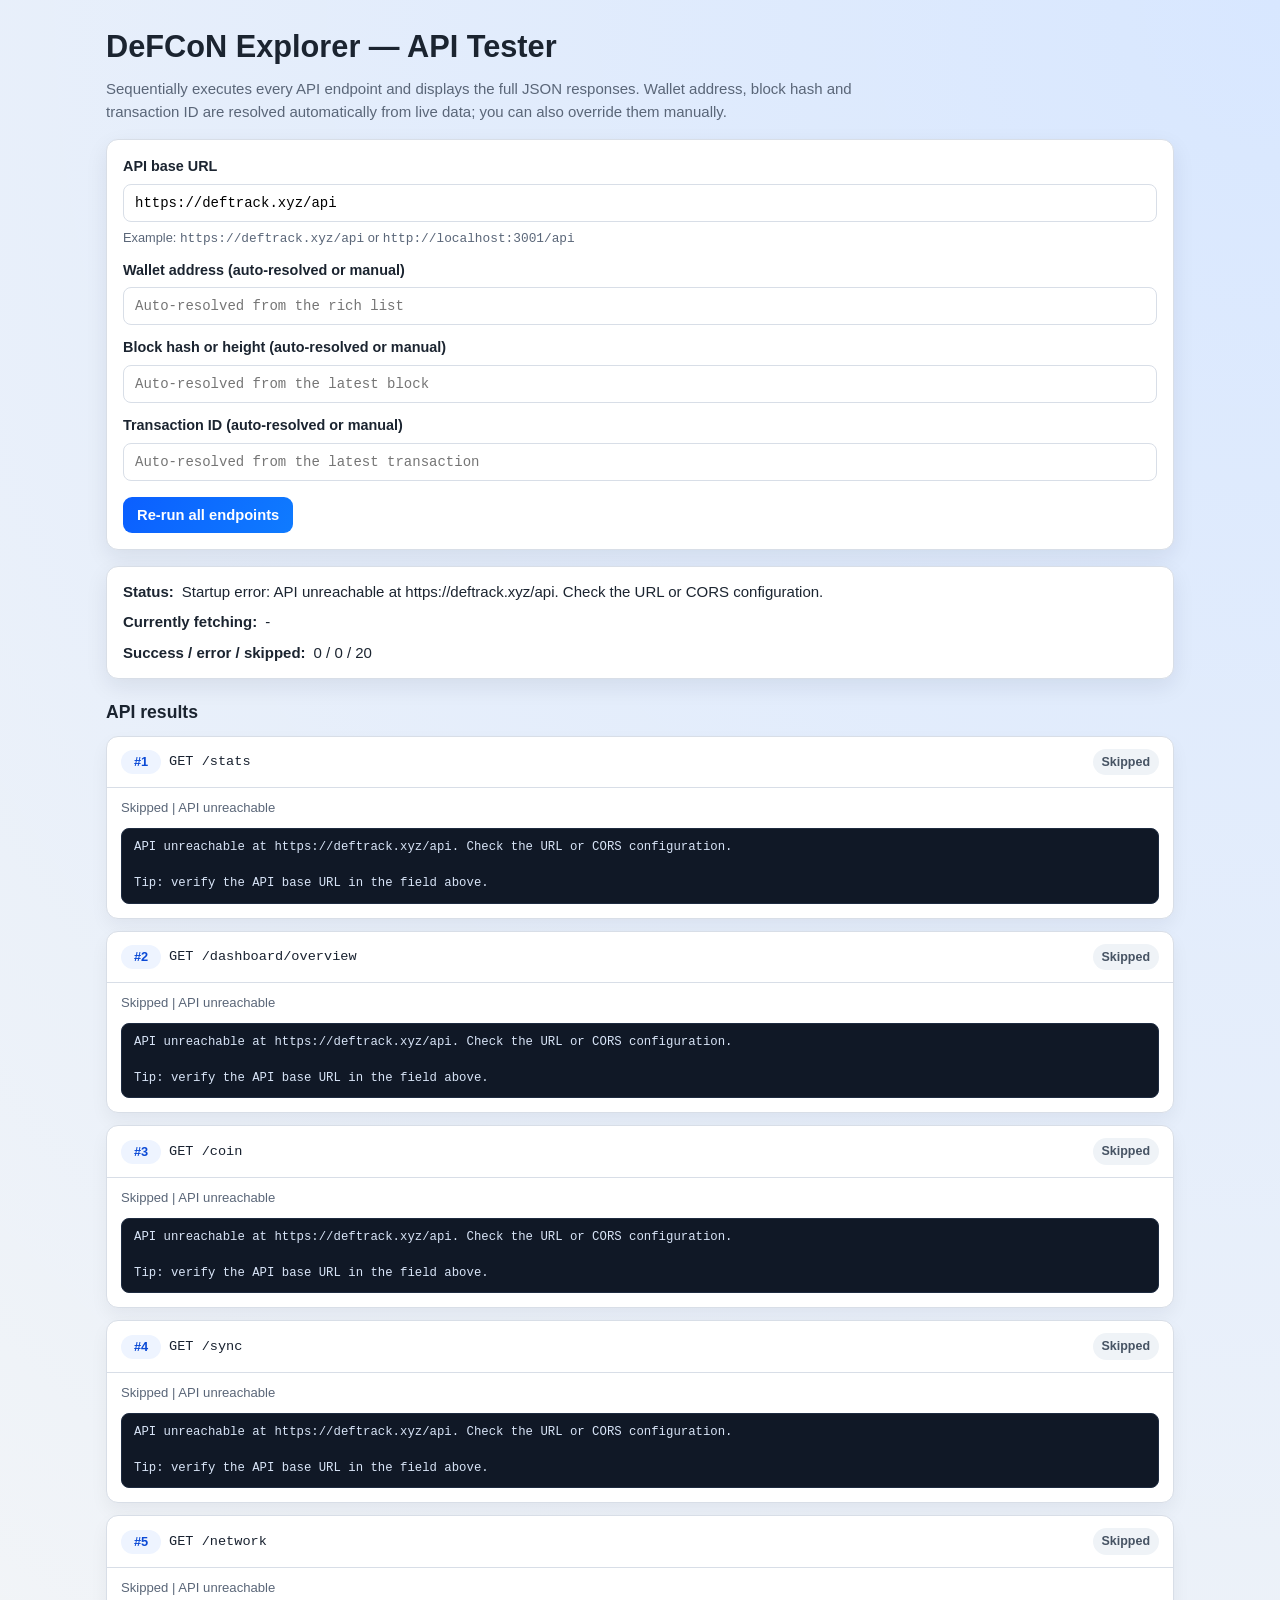
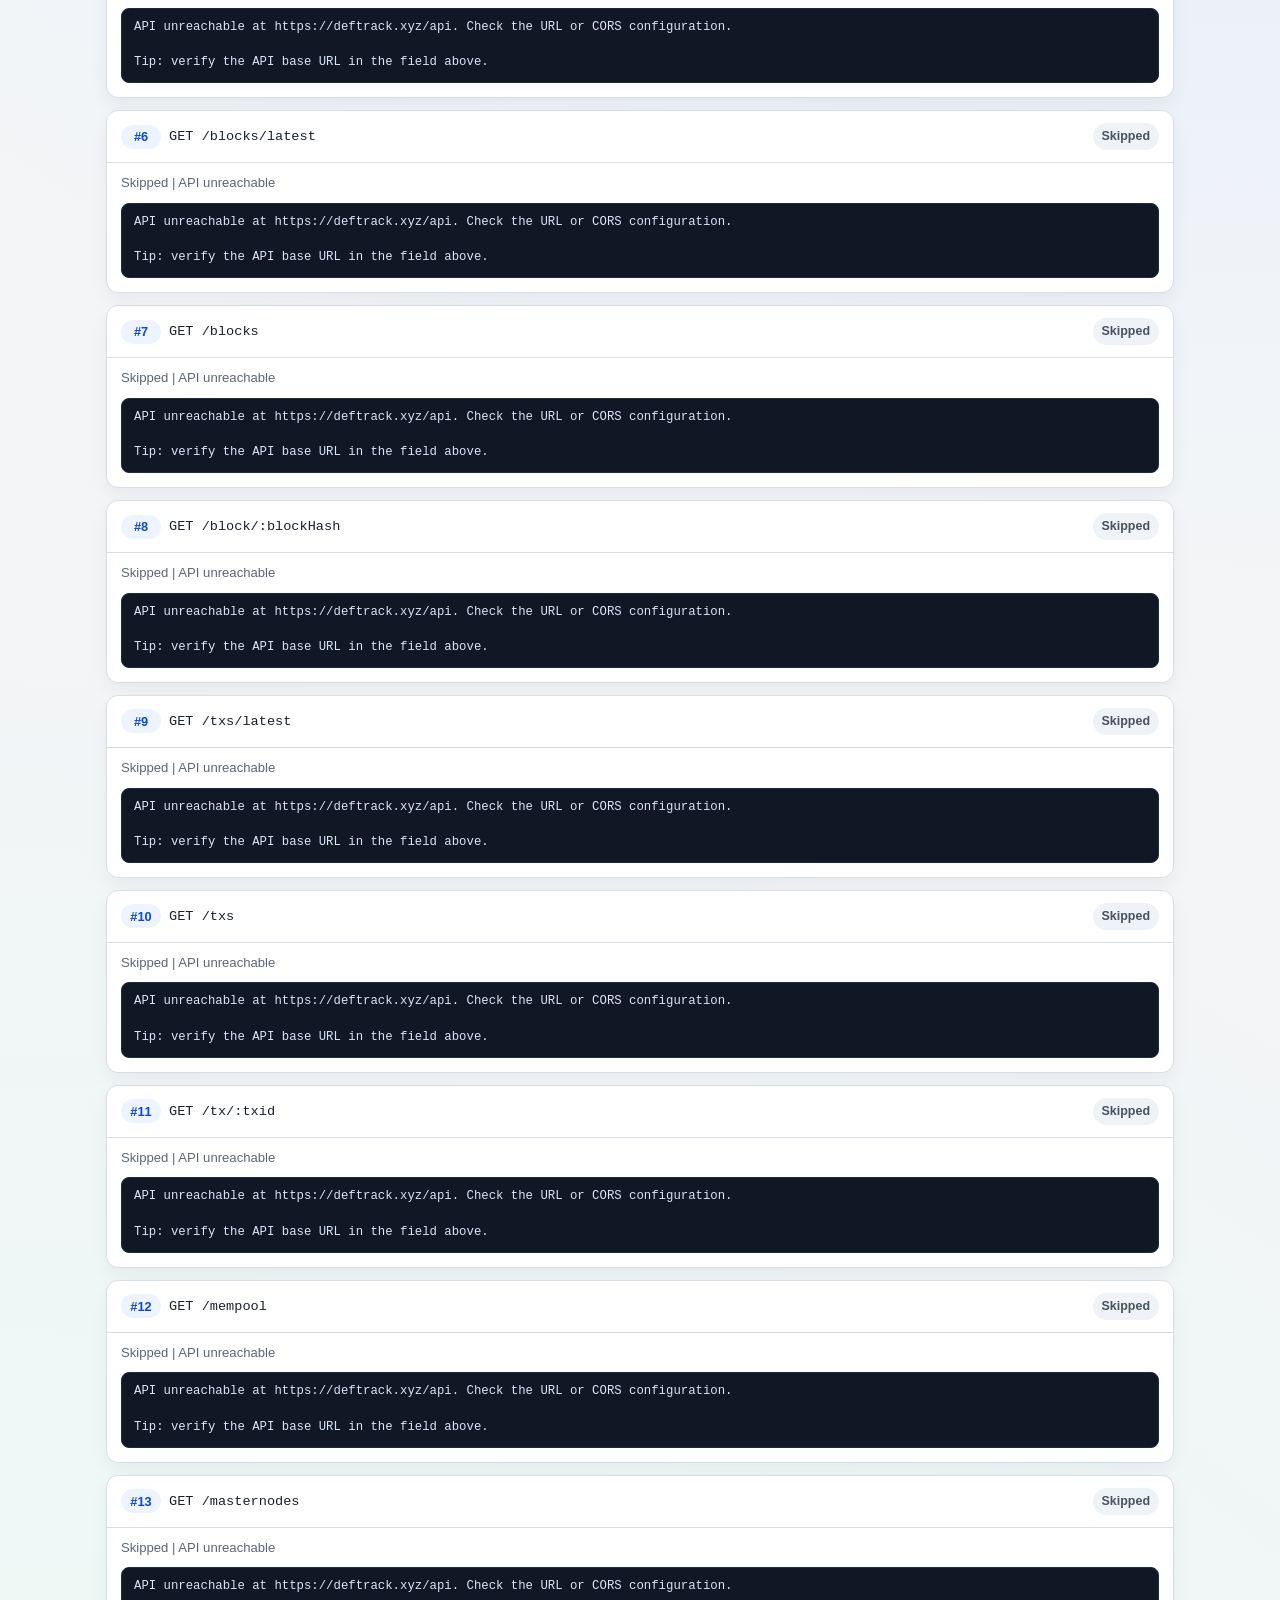
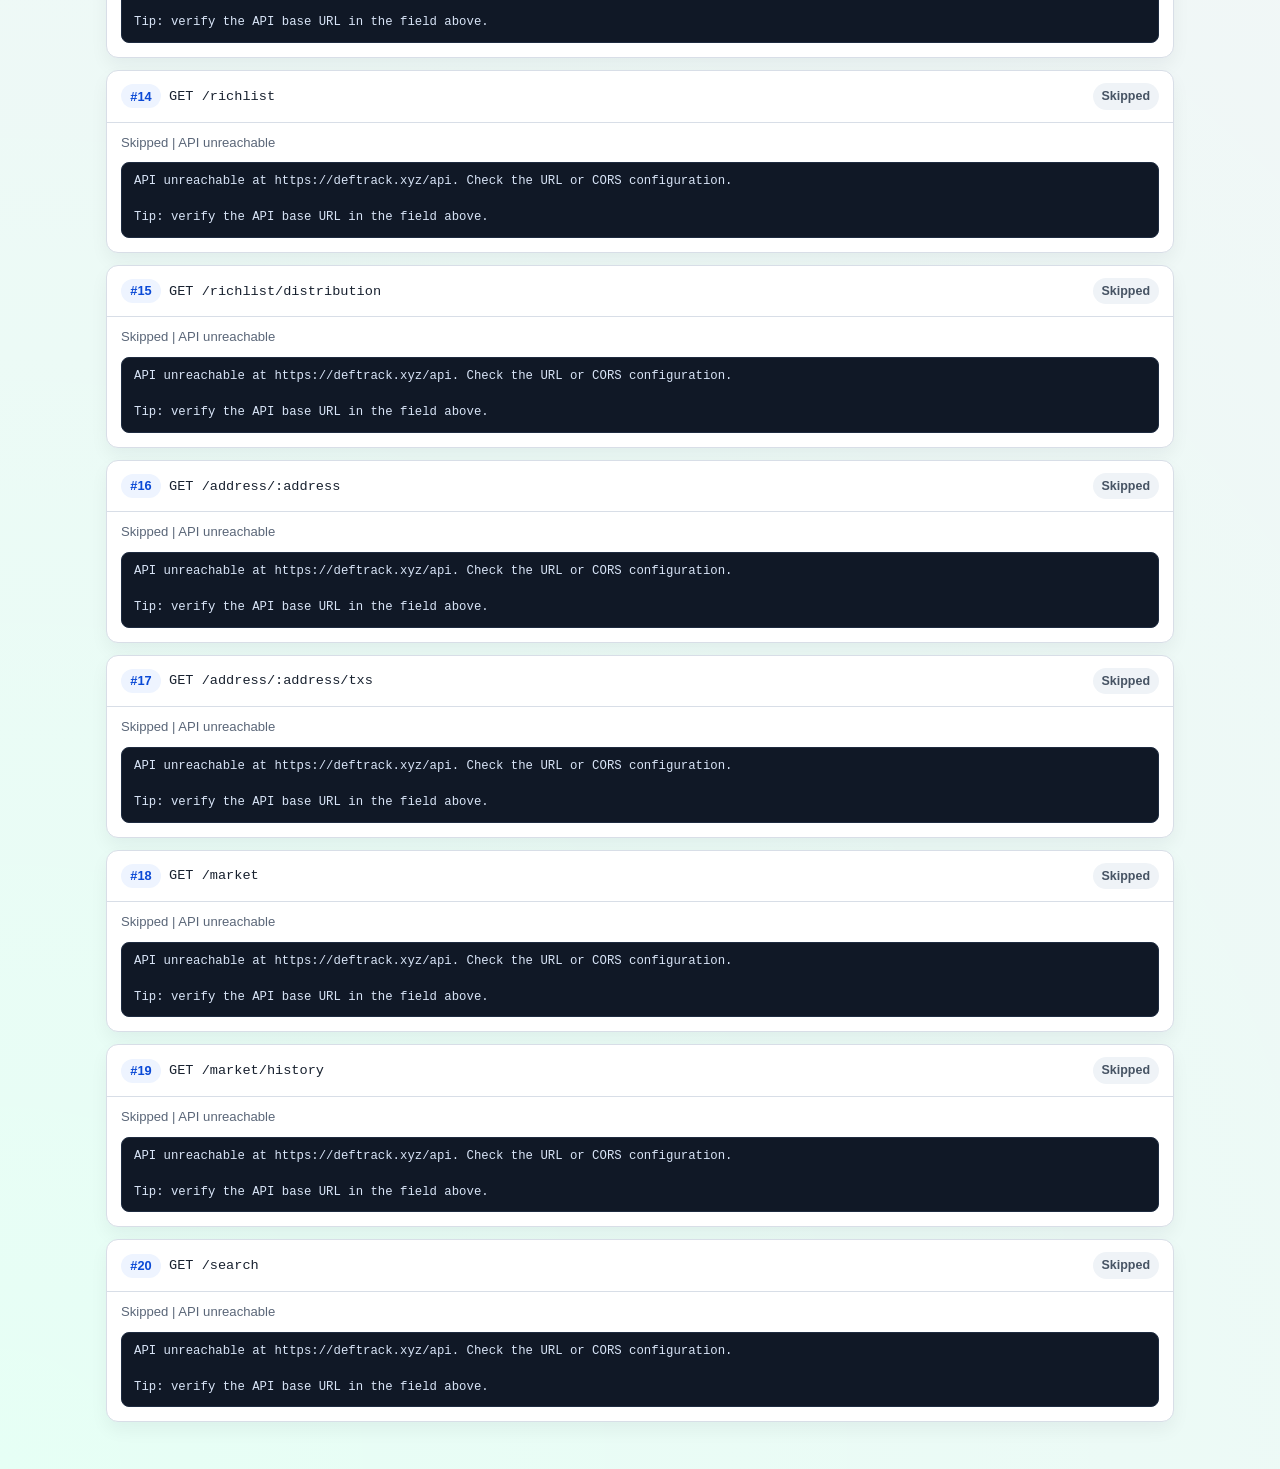
==== index.html @ 29e528d3 "fix: search query, full English UI" ====
<!doctype html>
<html lang="en">
  <head>
    <meta charset="utf-8" />
    <meta name="viewport" content="width=device-width, initial-scale=1" />
    <title>DeFCoN Explorer &mdash; API Tester</title>
    <link rel="stylesheet" href="./styles.css" />
  </head>
  <body>
    <main class="page">
      <section class="hero">
        <h1>DeFCoN Explorer &mdash; API Tester</h1>
        <p>
          Sequentially executes every API endpoint and displays the full JSON responses.
          Wallet address, block hash and transaction ID are resolved automatically
          from live data; you can also override them manually.
        </p>
      </section>

      <section class="controls card">
        <div class="control-group">
          <label for="baseUrl">API base URL</label>
          <input id="baseUrl" type="text" spellcheck="false" />
          <small class="hint">
            Example: <code>https://deftrack.xyz/api</code> or <code>http://localhost:3001/api</code>
          </small>
        </div>

        <div class="control-group">
          <label for="addressInput">Wallet address (auto-resolved or manual)</label>
          <input id="addressInput" type="text" spellcheck="false" placeholder="Auto-resolved from the rich list" />
        </div>

        <div class="control-group">
          <label for="blockHashInput">Block hash or height (auto-resolved or manual)</label>
          <input id="blockHashInput" type="text" spellcheck="false" placeholder="Auto-resolved from the latest block" />
        </div>

        <div class="control-group">
          <label for="txidInput">Transaction ID (auto-resolved or manual)</label>
          <input id="txidInput" type="text" spellcheck="false" placeholder="Auto-resolved from the latest transaction" />
        </div>

        <div class="actions">
          <button id="runButton" type="button">Re-run all endpoints</button>
        </div>
      </section>

      <section class="status card">
        <div class="row">
          <strong>Status:</strong>
          <span id="runStatus">Waiting to start.</span>
        </div>
        <div class="row">
          <strong>Currently fetching:</strong>
          <span id="currentEndpoint">-</span>
        </div>
        <div class="row">
          <strong>Success / error / skipped:</strong>
          <span id="summary">0 / 0 / 0</span>
        </div>
      </section>

      <section class="results">
        <h2>API results</h2>
        <div id="resultsList" class="results-list"></div>
      </section>
    </main>

    <script src="./app.js"></script>
  </body>
</html>
---- styles.css ----
:root {
  --bg: #f3f5f7;
  --surface: #ffffff;
  --surface-alt: #101826;
  --border: #d8dee7;
  --text: #1b2430;
  --muted: #5a6678;
  --ok: #0f9d58;
  --bad: #d93025;
  --accent: #0b5fff;
}

* {
  box-sizing: border-box;
}

body {
  margin: 0;
  background:
    radial-gradient(circle at top right, #d8e7ff 0%, transparent 45%),
    radial-gradient(circle at bottom left, #e6fff5 0%, transparent 50%),
    var(--bg);
  color: var(--text);
  font: 15px/1.5 "Segoe UI", Arial, sans-serif;
}

.page {
  max-width: 1100px;
  margin: 0 auto;
  padding: 24px 16px 48px;
}

.hero h1 {
  margin: 0;
  font-size: clamp(1.4rem, 2.4vw, 2rem);
}

.hero p {
  margin: 8px 0 0;
  color: var(--muted);
  max-width: 760px;
}

.card {
  background: var(--surface);
  border: 1px solid var(--border);
  border-radius: 12px;
  box-shadow: 0 8px 22px rgba(10, 26, 46, 0.08);
  margin-top: 16px;
}

.controls {
  padding: 16px;
  display: grid;
  gap: 12px;
}

.control-group {
  display: grid;
  gap: 6px;
}

label {
  font-size: 0.9rem;
  font-weight: 600;
}

input {
  border: 1px solid var(--border);
  border-radius: 8px;
  padding: 10px 11px;
  font: 14px "Consolas", "Courier New", monospace;
  width: 100%;
}

input:focus {
  outline: 2px solid #9dbcfb;
  border-color: var(--accent);
}

.hint {
  color: var(--muted);
  font-size: 0.8rem;
}

.actions {
  padding-top: 4px;
}

button {
  border: none;
  border-radius: 9px;
  padding: 10px 14px;
  background: linear-gradient(120deg, #0b5fff 0%, #0f7bff 100%);
  color: #fff;
  font-size: 0.92rem;
  font-weight: 700;
  cursor: pointer;
}

button:disabled {
  cursor: not-allowed;
  opacity: 0.65;
}

.status {
  padding: 14px 16px;
  display: grid;
  gap: 8px;
}

.row {
  display: flex;
  gap: 8px;
  flex-wrap: wrap;
}

.results {
  margin-top: 20px;
}

.results h2 {
  margin: 0 0 10px;
  font-size: 1.1rem;
}

.results-list {
  display: grid;
  gap: 12px;
}

.result-card {
  border: 1px solid var(--border);
  border-radius: 12px;
  overflow: hidden;
  background: var(--surface);
  box-shadow: 0 8px 18px rgba(10, 26, 46, 0.05);
}

.result-head {
  display: flex;
  gap: 8px;
  align-items: center;
  flex-wrap: wrap;
  padding: 12px 14px;
  border-bottom: 1px solid var(--border);
}

.endpoint-number {
  display: inline-flex;
  align-items: center;
  justify-content: center;
  min-width: 40px;
  height: 24px;
  border-radius: 999px;
  background: #eef4ff;
  color: #0b4ad6;
  font-weight: 700;
  font-size: 0.8rem;
}

.endpoint-path {
  font: 0.85rem "Consolas", "Courier New", monospace;
  color: #18212f;
  word-break: break-all;
}

.badge {
  margin-left: auto;
  border-radius: 999px;
  font-size: 0.78rem;
  font-weight: 700;
  padding: 4px 9px;
}

.badge.pending {
  background: #eff3f7;
  color: #465363;
}

.badge.running {
  background: #fff6d9;
  color: #7c5b00;
}

.badge.ok {
  background: #e7f8ef;
  color: var(--ok);
}

.badge.bad {
  background: #fdeceb;
  color: var(--bad);
}

.result-meta {
  padding: 10px 14px 0;
  color: var(--muted);
  font-size: 0.82rem;
}

.response-box {
  margin: 10px 14px 14px;
  background: var(--surface-alt);
  color: #d8e4f7;
  border-radius: 8px;
  border: 1px solid #1e2b40;
}

.response-box pre {
  margin: 0;
  padding: 10px 12px;
  overflow-x: auto;
  font: 0.77rem/1.45 "Consolas", "Courier New", monospace;
}

@media (max-width: 740px) {
  .page {
    padding-top: 16px;
  }

  .result-head {
    align-items: flex-start;
    flex-direction: column;
  }

  .badge {
    margin-left: 0;
  }
}
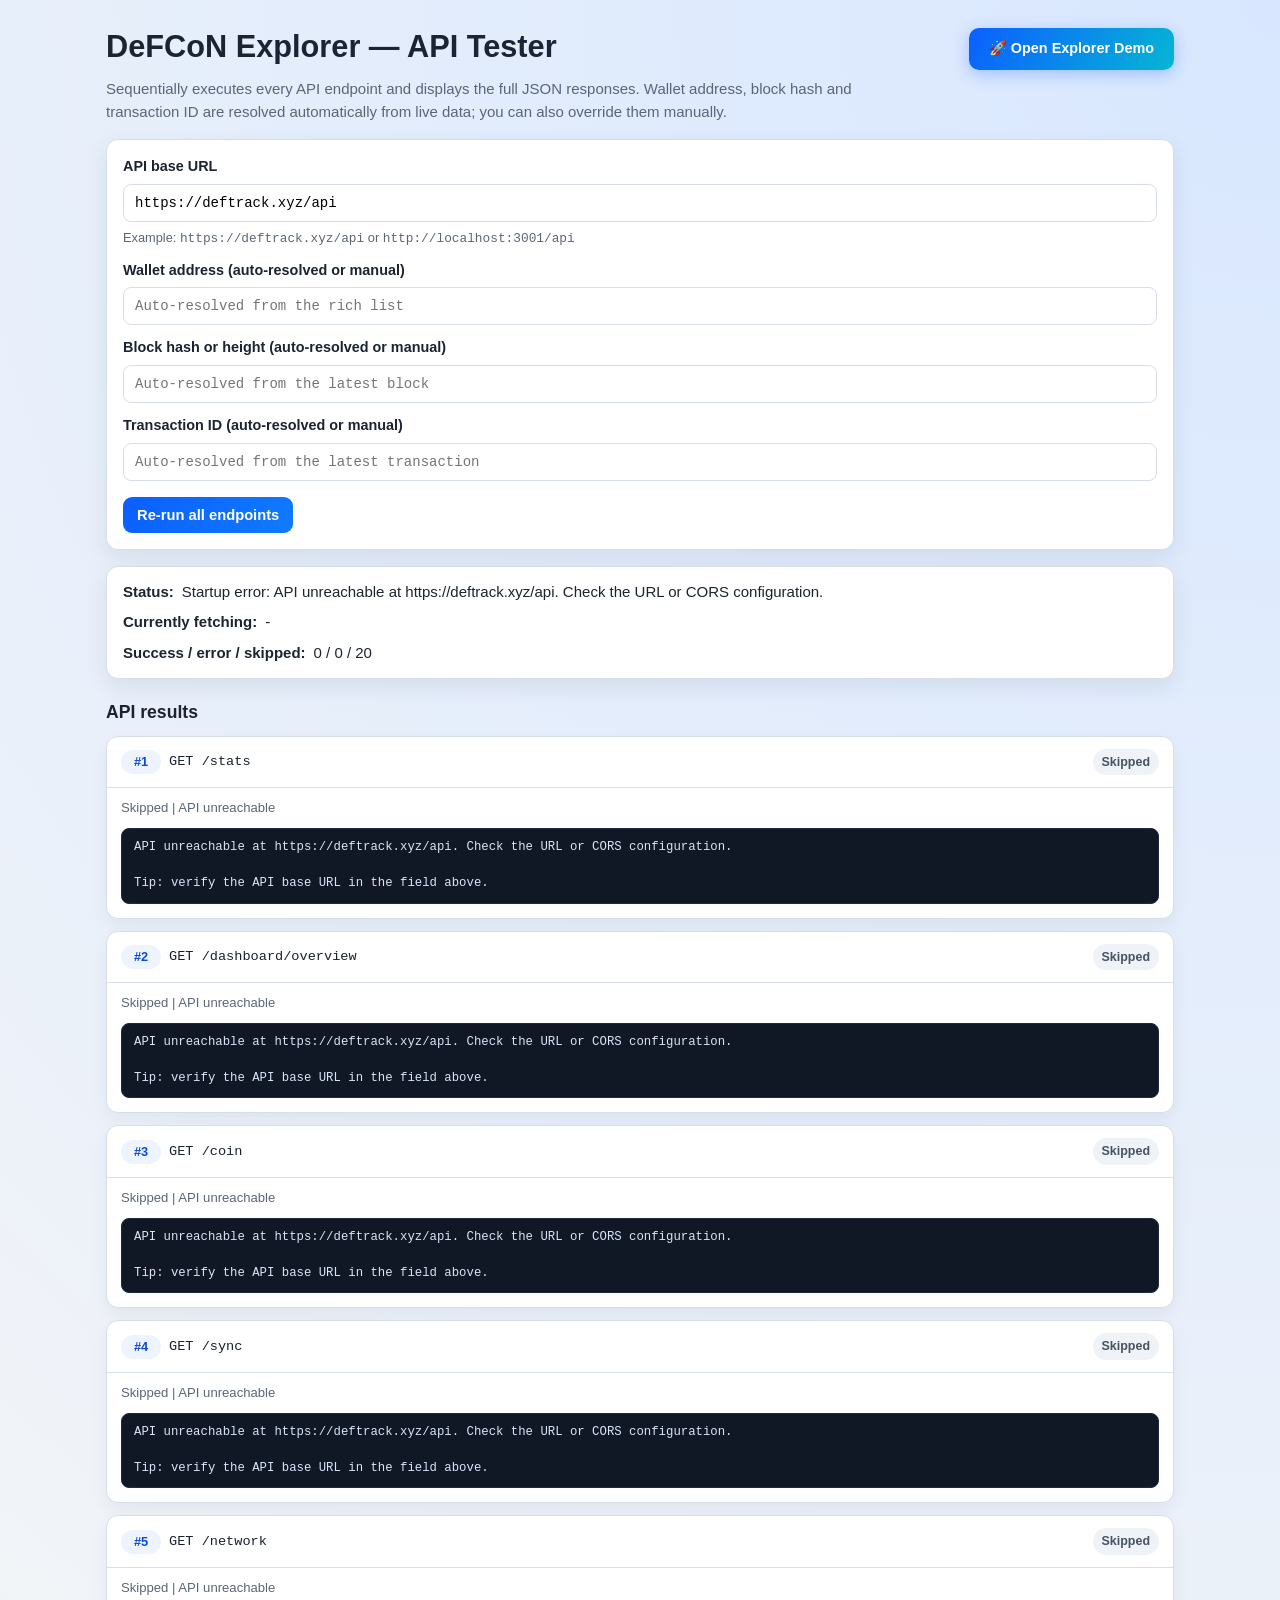
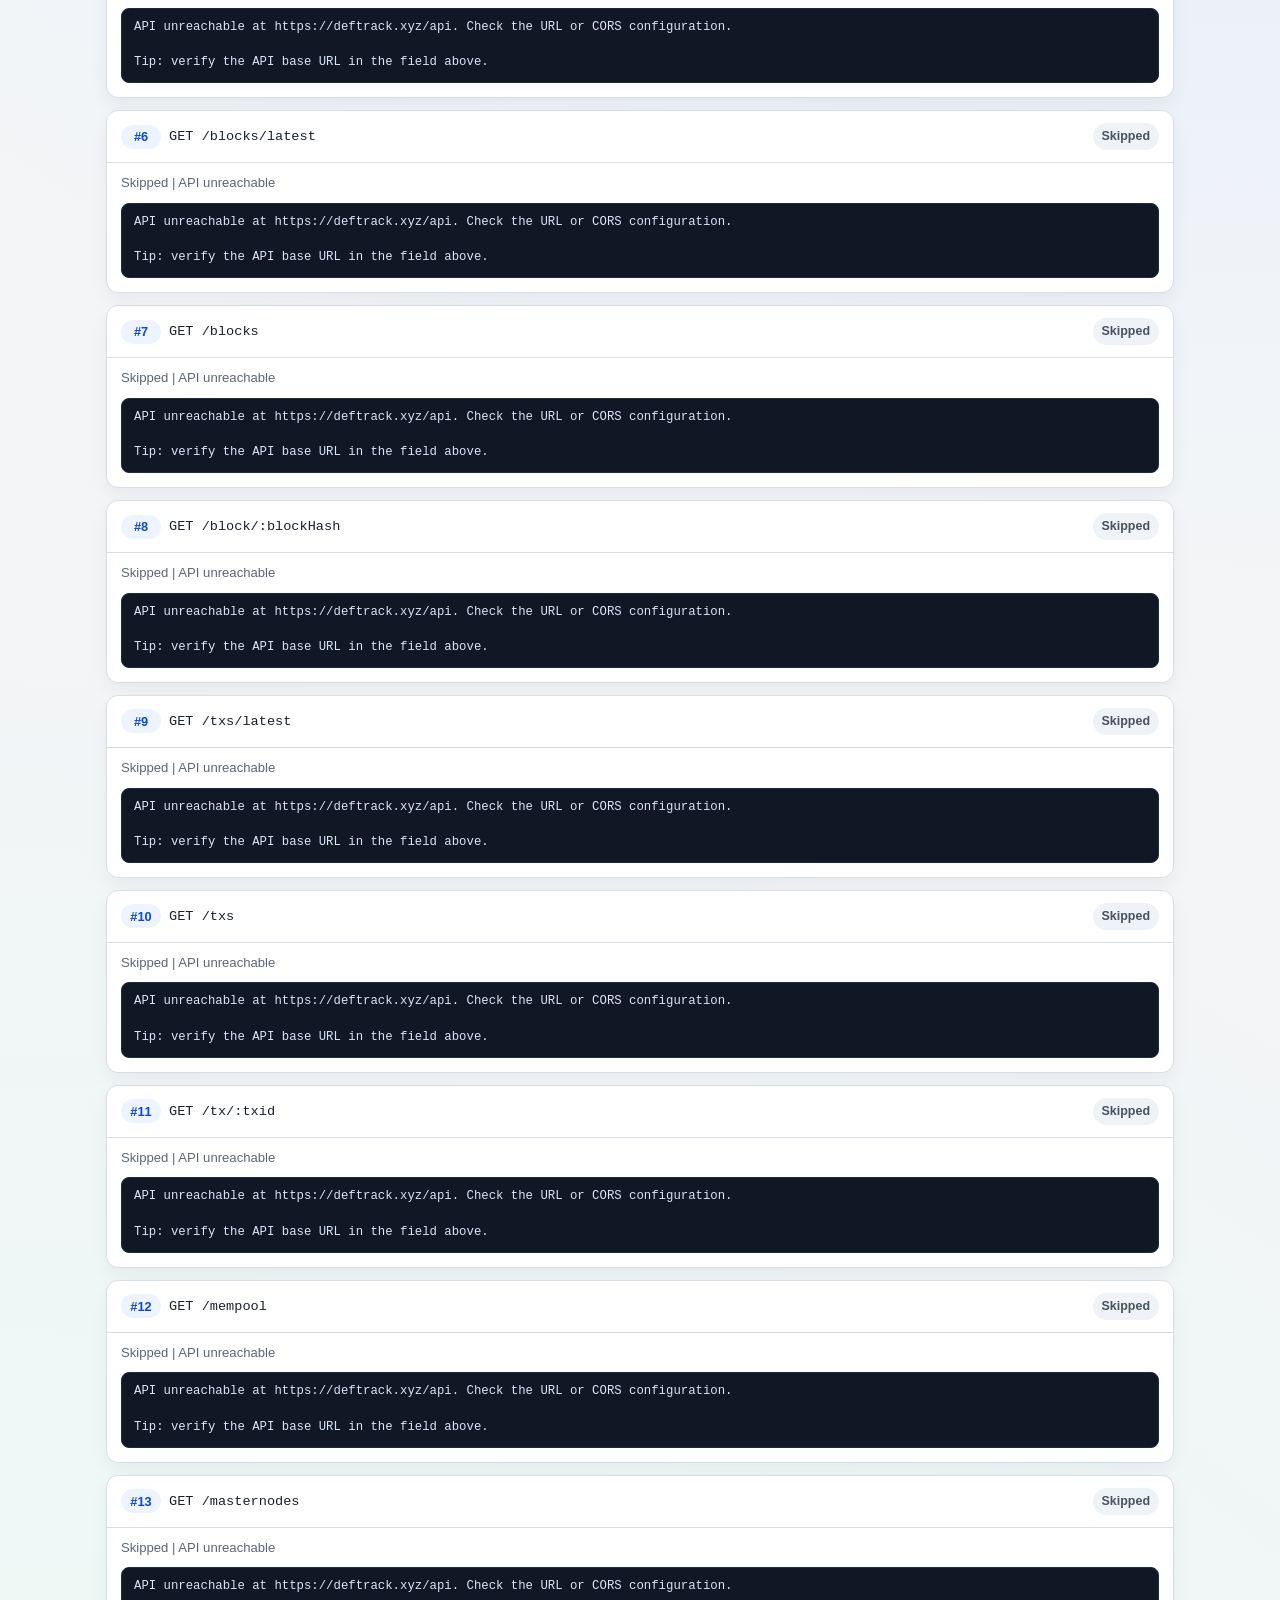
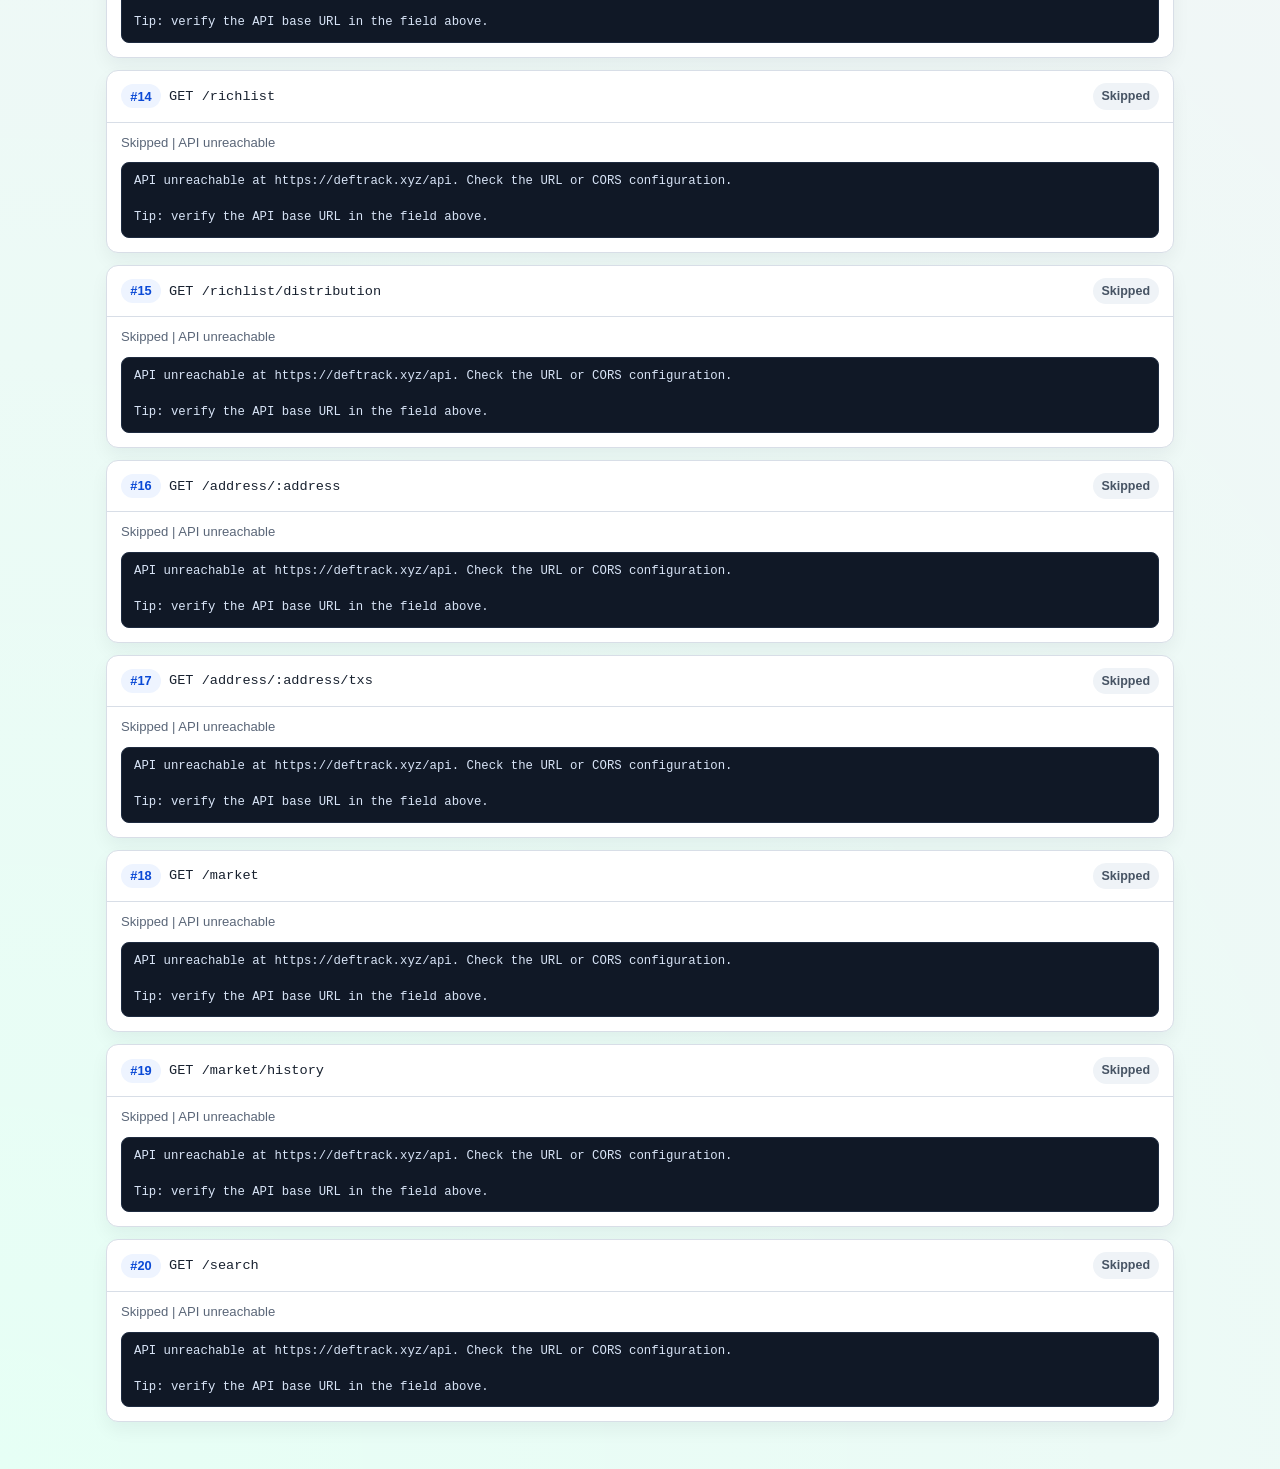
==== commit 93bc843c: "feat: add full blockchain explorer demo (explorer.html)" ====
--- a/index.html
+++ b/index.html
@@ -9,12 +9,19 @@
   <body>
     <main class="page">
       <section class="hero">
-        <h1>DeFCoN Explorer &mdash; API Tester</h1>
-        <p>
-          Sequentially executes every API endpoint and displays the full JSON responses.
-          Wallet address, block hash and transaction ID are resolved automatically
-          from live data; you can also override them manually.
-        </p>
+        <div class="hero-top">
+          <div>
+            <h1>DeFCoN Explorer &mdash; API Tester</h1>
+            <p>
+              Sequentially executes every API endpoint and displays the full JSON responses.
+              Wallet address, block hash and transaction ID are resolved automatically
+              from live data; you can also override them manually.
+            </p>
+          </div>
+          <a class="demo-btn" href="./explorer.html" target="_blank" rel="noopener">
+            🚀 Open Explorer Demo
+          </a>
+        </div>
       </section>
 
       <section class="controls card">
--- a/styles.css
+++ b/styles.css
@@ -41,6 +41,33 @@
   max-width: 760px;
 }
 
+.hero-top {
+  display: flex;
+  align-items: flex-start;
+  justify-content: space-between;
+  gap: 16px;
+  flex-wrap: wrap;
+}
+
+.demo-btn {
+  display: inline-flex;
+  align-items: center;
+  gap: 6px;
+  white-space: nowrap;
+  padding: 10px 20px;
+  background: linear-gradient(120deg, #0b5fff 0%, #06b6d4 100%);
+  color: #fff !important;
+  font-weight: 700;
+  font-size: 0.9rem;
+  border-radius: 10px;
+  text-decoration: none !important;
+  box-shadow: 0 4px 16px rgba(11,95,255,0.3);
+  transition: opacity 0.2s, transform 0.15s;
+  flex-shrink: 0;
+  margin-top: 4px;
+}
+.demo-btn:hover { opacity: 0.88; transform: translateY(-1px); }
+
 .card {
   background: var(--surface);
   border: 1px solid var(--border);
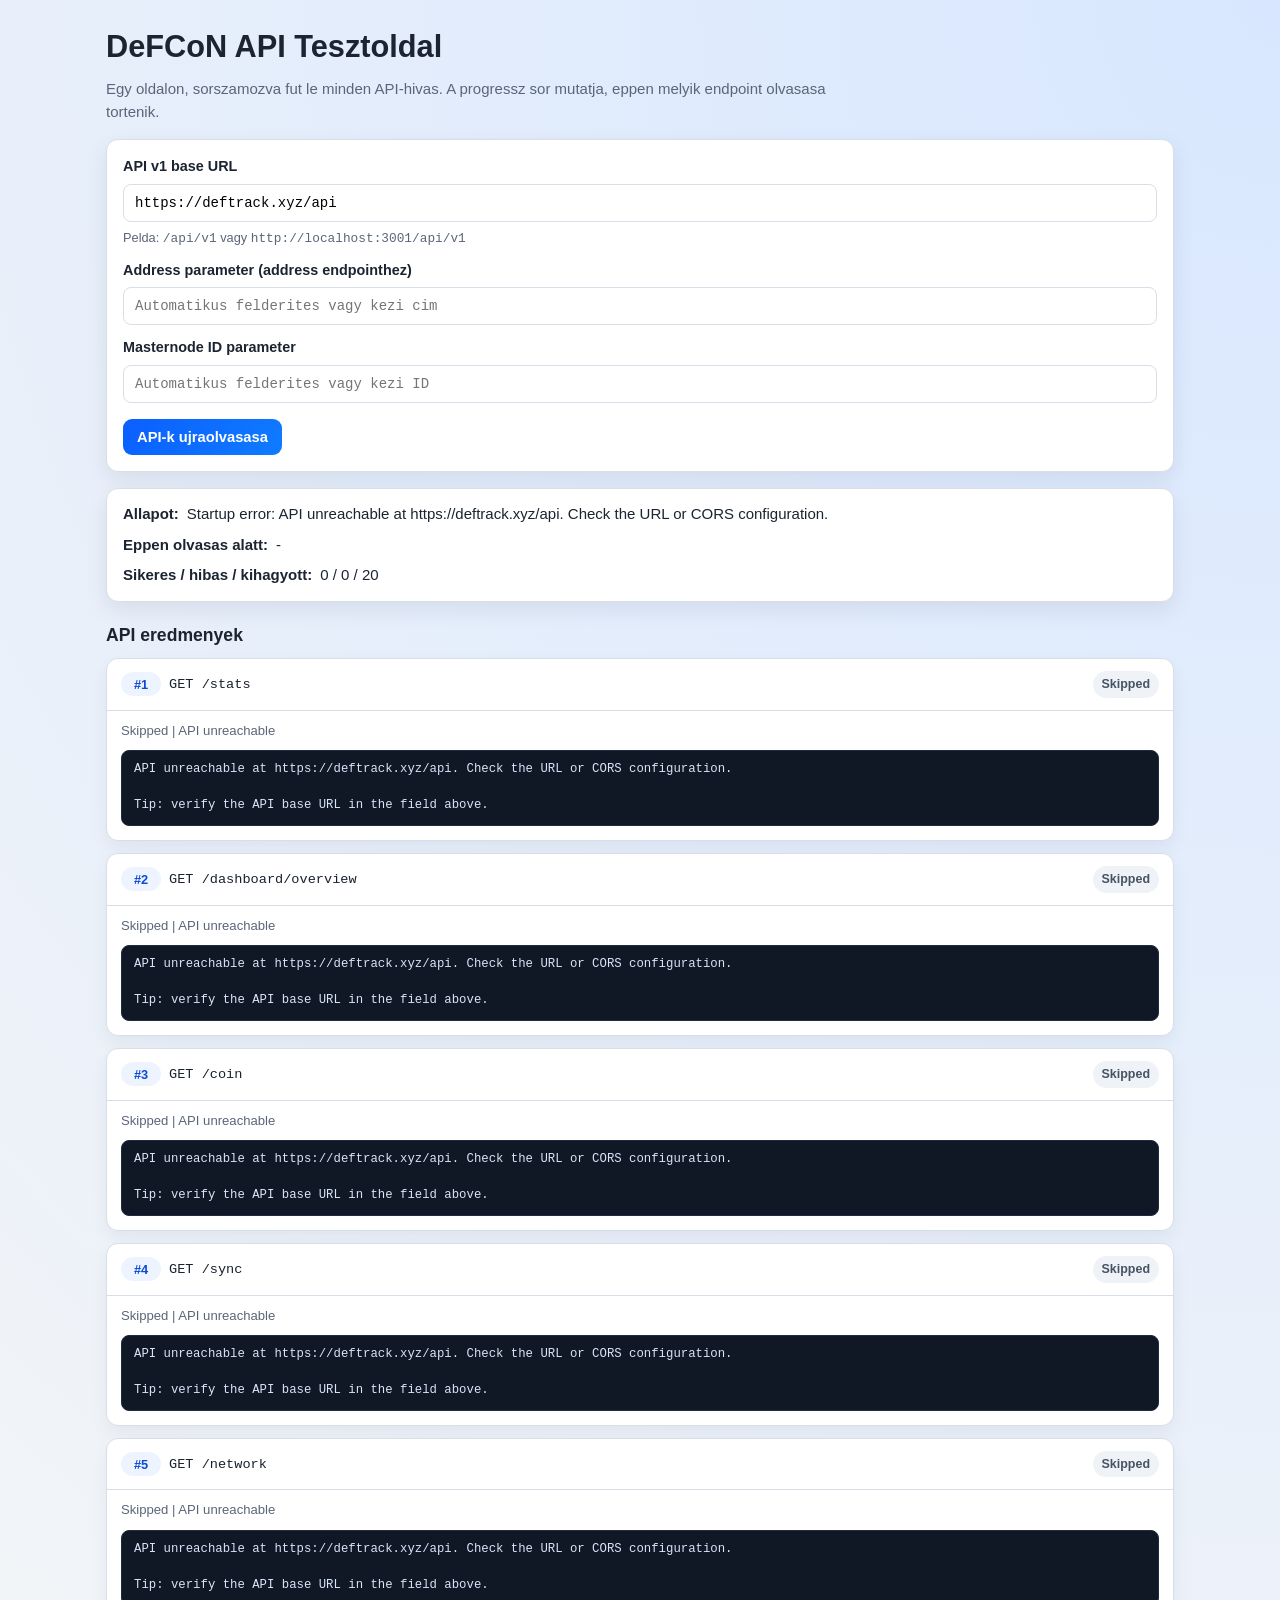
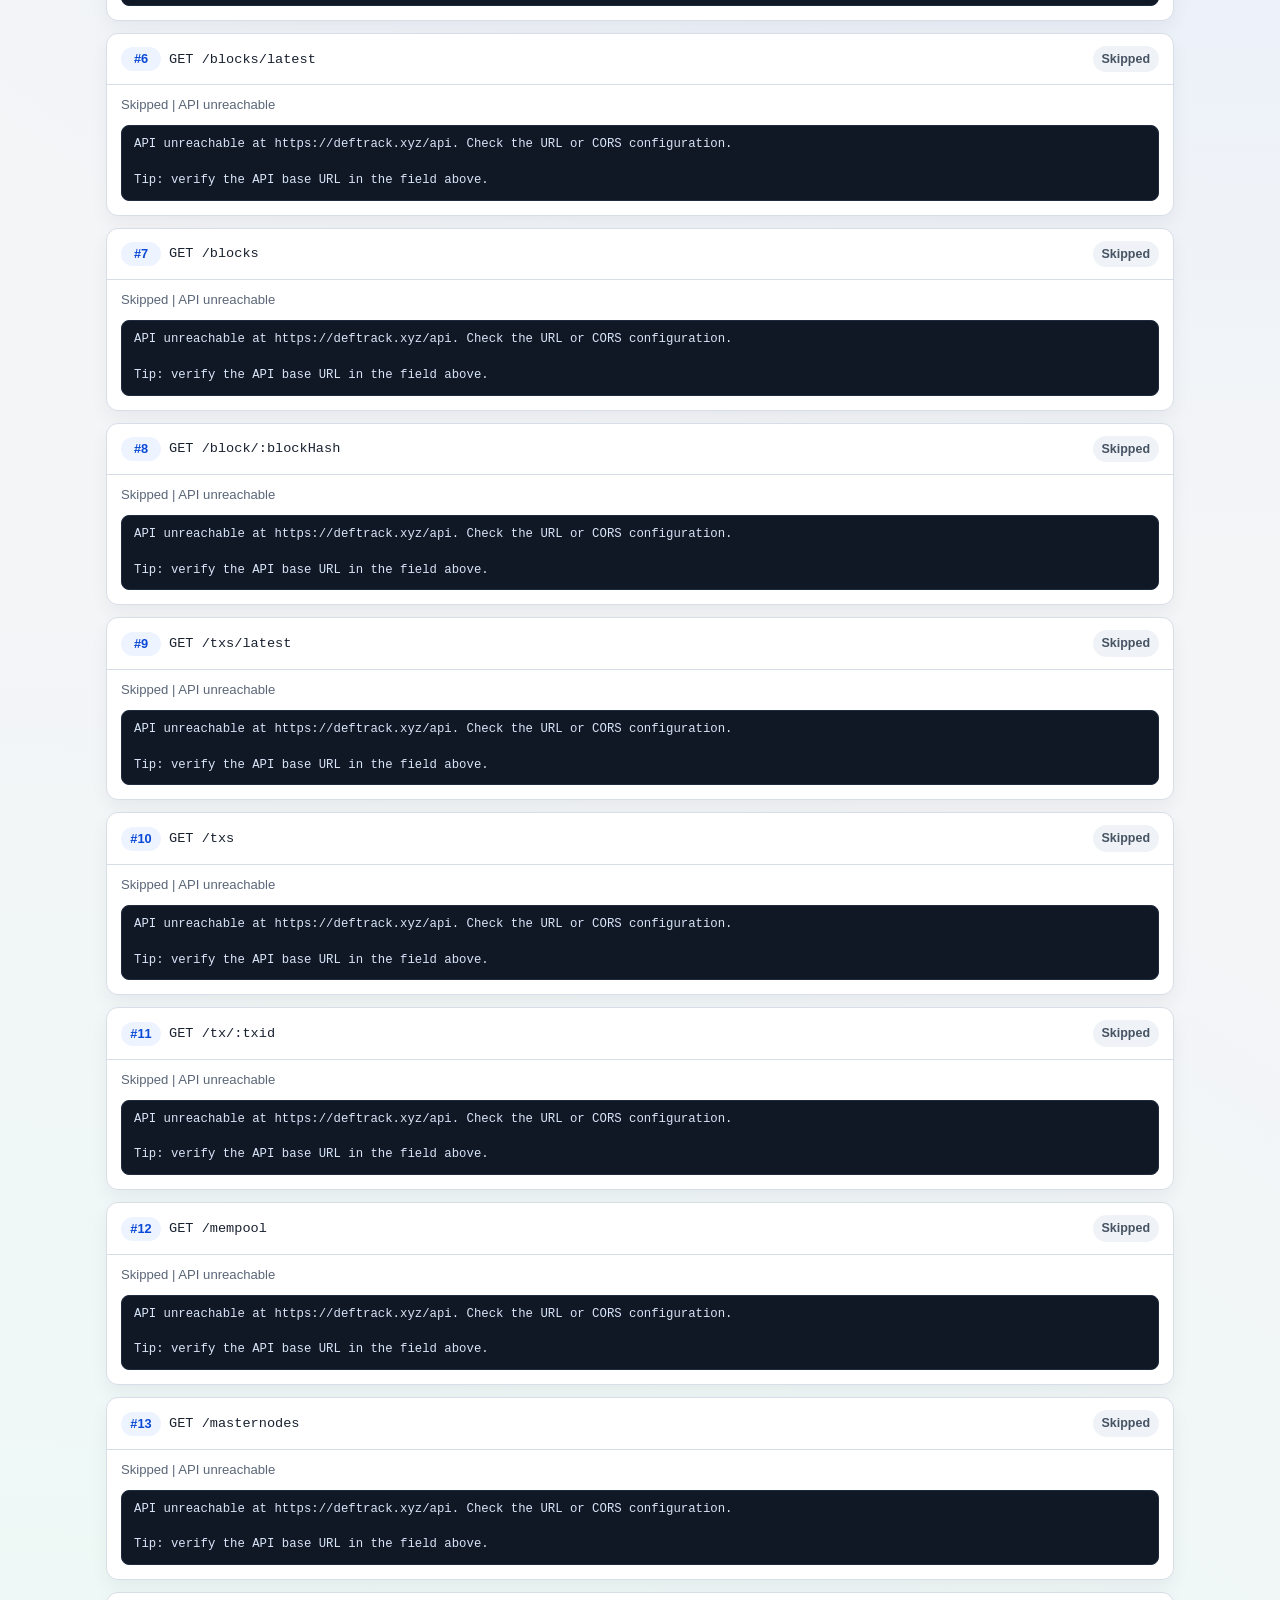
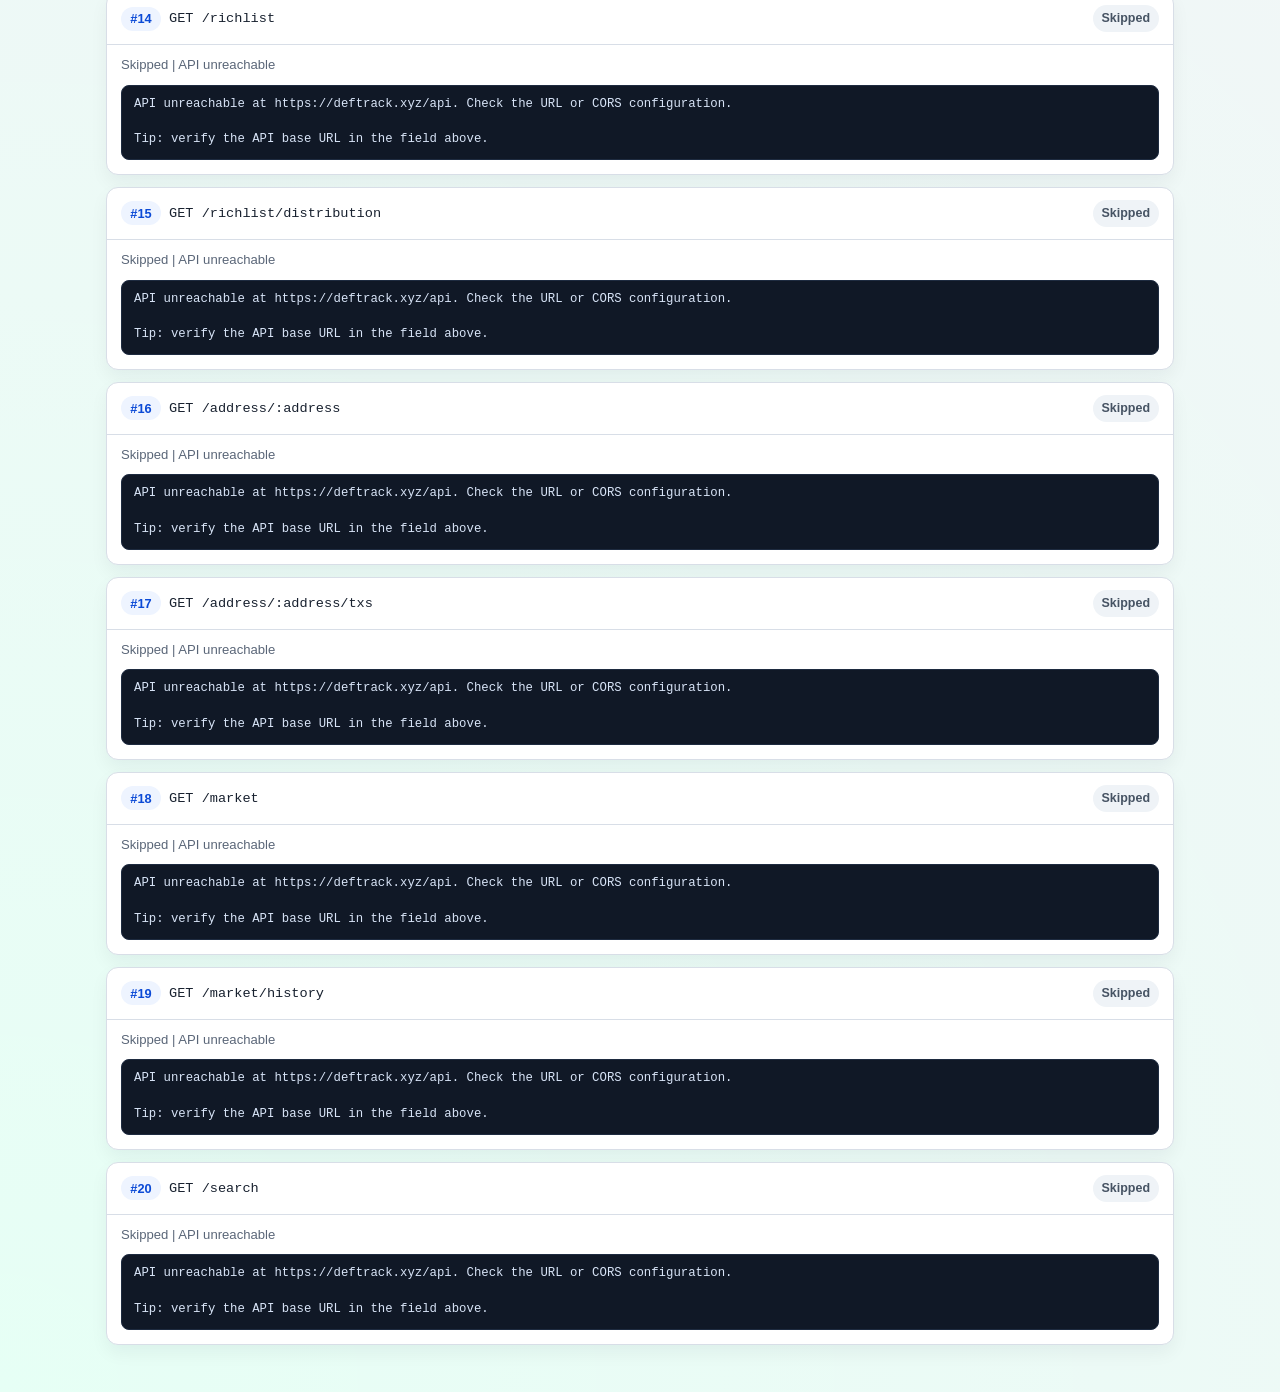
==== commit 942f3e7c: "refactor: localize UI to Hungarian, simplify controls, clean up explorer - index.html: Hungarian lab" ====
--- a/index.html
+++ b/index.html
@@ -1,75 +1,62 @@
 <!doctype html>
-<html lang="en">
+<html lang="hu">
   <head>
     <meta charset="utf-8" />
     <meta name="viewport" content="width=device-width, initial-scale=1" />
-    <title>DeFCoN Explorer &mdash; API Tester</title>
+    <title>DeFCoN API Teszt</title>
     <link rel="stylesheet" href="./styles.css" />
   </head>
   <body>
     <main class="page">
       <section class="hero">
-        <div class="hero-top">
-          <div>
-            <h1>DeFCoN Explorer &mdash; API Tester</h1>
-            <p>
-              Sequentially executes every API endpoint and displays the full JSON responses.
-              Wallet address, block hash and transaction ID are resolved automatically
-              from live data; you can also override them manually.
-            </p>
-          </div>
-          <a class="demo-btn" href="./explorer.html" target="_blank" rel="noopener">
-            🚀 Open Explorer Demo
-          </a>
-        </div>
+        <h1>DeFCoN API Tesztoldal</h1>
+        <p>
+          Egy oldalon, sorszamozva fut le minden API-hivas. A progressz sor mutatja,
+          eppen melyik endpoint olvasasa tortenik.
+        </p>
       </section>
 
       <section class="controls card">
         <div class="control-group">
-          <label for="baseUrl">API base URL</label>
+          <label for="baseUrl">API v1 base URL</label>
           <input id="baseUrl" type="text" spellcheck="false" />
           <small class="hint">
-            Example: <code>https://deftrack.xyz/api</code> or <code>http://localhost:3001/api</code>
+            Pelda: <code>/api/v1</code> vagy <code>http://localhost:3001/api/v1</code>
           </small>
         </div>
 
         <div class="control-group">
-          <label for="addressInput">Wallet address (auto-resolved or manual)</label>
-          <input id="addressInput" type="text" spellcheck="false" placeholder="Auto-resolved from the rich list" />
+          <label for="addressInput">Address parameter (address endpointhez)</label>
+          <input id="addressInput" type="text" spellcheck="false" placeholder="Automatikus felderites vagy kezi cim" />
         </div>
 
         <div class="control-group">
-          <label for="blockHashInput">Block hash or height (auto-resolved or manual)</label>
-          <input id="blockHashInput" type="text" spellcheck="false" placeholder="Auto-resolved from the latest block" />
-        </div>
-
-        <div class="control-group">
-          <label for="txidInput">Transaction ID (auto-resolved or manual)</label>
-          <input id="txidInput" type="text" spellcheck="false" placeholder="Auto-resolved from the latest transaction" />
+          <label for="masternodeInput">Masternode ID parameter</label>
+          <input id="masternodeInput" type="text" spellcheck="false" placeholder="Automatikus felderites vagy kezi ID" />
         </div>
 
         <div class="actions">
-          <button id="runButton" type="button">Re-run all endpoints</button>
+          <button id="runButton" type="button">API-k ujraolvasasa</button>
         </div>
       </section>
 
       <section class="status card">
         <div class="row">
-          <strong>Status:</strong>
-          <span id="runStatus">Waiting to start.</span>
+          <strong>Allapot:</strong>
+          <span id="runStatus">Varakozas inditasra.</span>
         </div>
         <div class="row">
-          <strong>Currently fetching:</strong>
+          <strong>Eppen olvasas alatt:</strong>
           <span id="currentEndpoint">-</span>
         </div>
         <div class="row">
-          <strong>Success / error / skipped:</strong>
+          <strong>Sikeres / hibas / kihagyott:</strong>
           <span id="summary">0 / 0 / 0</span>
         </div>
       </section>
 
       <section class="results">
-        <h2>API results</h2>
+        <h2>API eredmenyek</h2>
         <div id="resultsList" class="results-list"></div>
       </section>
     </main>
--- a/styles.css
+++ b/styles.css
@@ -40,33 +40,6 @@
   color: var(--muted);
   max-width: 760px;
 }
-
-.hero-top {
-  display: flex;
-  align-items: flex-start;
-  justify-content: space-between;
-  gap: 16px;
-  flex-wrap: wrap;
-}
-
-.demo-btn {
-  display: inline-flex;
-  align-items: center;
-  gap: 6px;
-  white-space: nowrap;
-  padding: 10px 20px;
-  background: linear-gradient(120deg, #0b5fff 0%, #06b6d4 100%);
-  color: #fff !important;
-  font-weight: 700;
-  font-size: 0.9rem;
-  border-radius: 10px;
-  text-decoration: none !important;
-  box-shadow: 0 4px 16px rgba(11,95,255,0.3);
-  transition: opacity 0.2s, transform 0.15s;
-  flex-shrink: 0;
-  margin-top: 4px;
-}
-.demo-btn:hover { opacity: 0.88; transform: translateY(-1px); }
 
 .card {
   background: var(--surface);
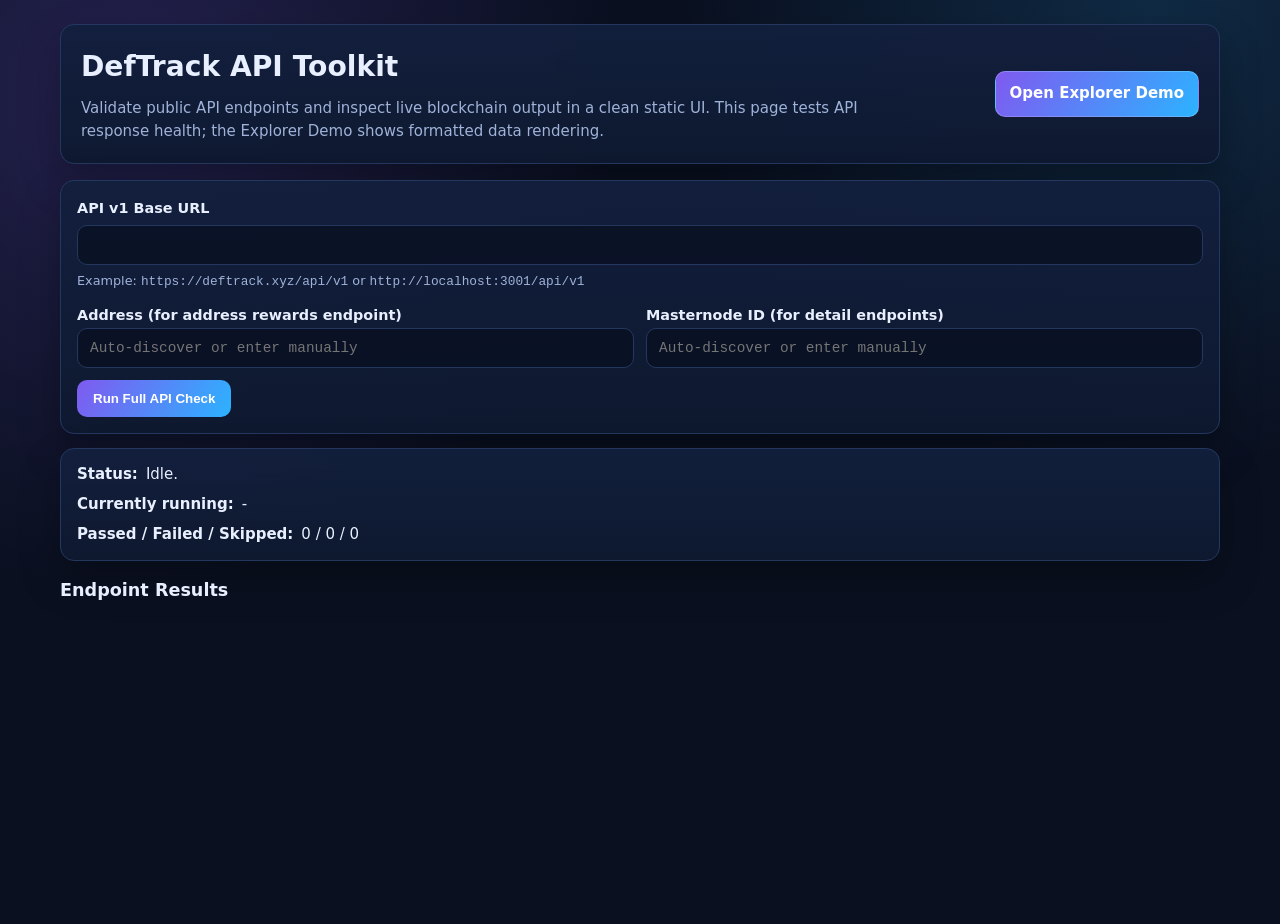
==== commit 4cf7eae2: "refactor: rewrite UI to English, remove app.js, update styles - index.html: English copy, DefTrack b" ====
--- a/index.html
+++ b/index.html
@@ -1,62 +1,57 @@
-<!doctype html>
-<html lang="hu">
+﻿<!doctype html>
+<html lang="en">
   <head>
     <meta charset="utf-8" />
     <meta name="viewport" content="width=device-width, initial-scale=1" />
-    <title>DeFCoN API Teszt</title>
+    <title>DefTrack API Toolkit</title>
     <link rel="stylesheet" href="./styles.css" />
   </head>
   <body>
     <main class="page">
-      <section class="hero">
-        <h1>DeFCoN API Tesztoldal</h1>
-        <p>
-          Egy oldalon, sorszamozva fut le minden API-hivas. A progressz sor mutatja,
-          eppen melyik endpoint olvasasa tortenik.
-        </p>
+      <section class="hero card">
+        <div>
+          <h1>DefTrack API Toolkit</h1>
+          <p>
+            Validate public API endpoints and inspect live blockchain output in a clean static UI.
+            This page tests API response health; the Explorer Demo shows formatted data rendering.
+          </p>
+        </div>
+        <a class="demo-link" href="./explorer.html">Open Explorer Demo</a>
       </section>
 
       <section class="controls card">
         <div class="control-group">
-          <label for="baseUrl">API v1 base URL</label>
+          <label for="baseUrl">API v1 Base URL</label>
           <input id="baseUrl" type="text" spellcheck="false" />
           <small class="hint">
-            Pelda: <code>/api/v1</code> vagy <code>http://localhost:3001/api/v1</code>
+            Example: <code>https://deftrack.xyz/api/v1</code> or <code>http://localhost:3001/api/v1</code>
           </small>
         </div>
 
-        <div class="control-group">
-          <label for="addressInput">Address parameter (address endpointhez)</label>
-          <input id="addressInput" type="text" spellcheck="false" placeholder="Automatikus felderites vagy kezi cim" />
-        </div>
-
-        <div class="control-group">
-          <label for="masternodeInput">Masternode ID parameter</label>
-          <input id="masternodeInput" type="text" spellcheck="false" placeholder="Automatikus felderites vagy kezi ID" />
+        <div class="control-group two-col">
+          <div>
+            <label for="addressInput">Address (for address rewards endpoint)</label>
+            <input id="addressInput" type="text" spellcheck="false" placeholder="Auto-discover or enter manually" />
+          </div>
+          <div>
+            <label for="masternodeInput">Masternode ID (for detail endpoints)</label>
+            <input id="masternodeInput" type="text" spellcheck="false" placeholder="Auto-discover or enter manually" />
+          </div>
         </div>
 
         <div class="actions">
-          <button id="runButton" type="button">API-k ujraolvasasa</button>
+          <button id="runButton" type="button">Run Full API Check</button>
         </div>
       </section>
 
       <section class="status card">
-        <div class="row">
-          <strong>Allapot:</strong>
-          <span id="runStatus">Varakozas inditasra.</span>
-        </div>
-        <div class="row">
-          <strong>Eppen olvasas alatt:</strong>
-          <span id="currentEndpoint">-</span>
-        </div>
-        <div class="row">
-          <strong>Sikeres / hibas / kihagyott:</strong>
-          <span id="summary">0 / 0 / 0</span>
-        </div>
+        <div class="row"><strong>Status:</strong><span id="runStatus">Idle.</span></div>
+        <div class="row"><strong>Currently running:</strong><span id="currentEndpoint">-</span></div>
+        <div class="row"><strong>Passed / Failed / Skipped:</strong><span id="summary">0 / 0 / 0</span></div>
       </section>
 
       <section class="results">
-        <h2>API eredmenyek</h2>
+        <h2>Endpoint Results</h2>
         <div id="resultsList" class="results-list"></div>
       </section>
     </main>
--- a/styles.css
+++ b/styles.css
@@ -1,230 +1,82 @@
-:root {
-  --bg: #f3f5f7;
-  --surface: #ffffff;
-  --surface-alt: #101826;
-  --border: #d8dee7;
-  --text: #1b2430;
-  --muted: #5a6678;
-  --ok: #0f9d58;
-  --bad: #d93025;
-  --accent: #0b5fff;
+﻿:root {
+  --bg: #0a1020;
+  --surface: #121f3d;
+  --surface-2: #17284d;
+  --border: #24385f;
+  --text: #e8f0ff;
+  --muted: #9fb2d8;
+  --ok: #28d98b;
+  --bad: #ff6b6b;
+  --warn: #ffc857;
+  --accent: #7f5af0;
+  --accent-2: #2cb3ff;
 }
-
-* {
-  box-sizing: border-box;
-}
-
+* { box-sizing: border-box; }
 body {
   margin: 0;
-  background:
-    radial-gradient(circle at top right, #d8e7ff 0%, transparent 45%),
-    radial-gradient(circle at bottom left, #e6fff5 0%, transparent 50%),
-    var(--bg);
+  min-height: 100vh;
+  background: radial-gradient(circle at 10% 10%, rgba(127, 90, 240, 0.22), transparent 35%), radial-gradient(circle at 90% 0%, rgba(44, 179, 255, 0.16), transparent 32%), var(--bg);
   color: var(--text);
-  font: 15px/1.5 "Segoe UI", Arial, sans-serif;
+  font: 15px/1.55 "Segoe UI", "Inter", system-ui, sans-serif;
 }
-
-.page {
-  max-width: 1100px;
-  margin: 0 auto;
-  padding: 24px 16px 48px;
+.page { width: min(1160px, 100% - 32px); margin: 24px auto 48px; }
+.card {
+  background: linear-gradient(180deg, rgba(18, 31, 61, 0.96), rgba(14, 25, 48, 0.96));
+  border: 1px solid var(--border);
+  border-radius: 14px;
+  box-shadow: 0 18px 40px rgba(0, 0, 0, 0.28);
 }
-
-.hero h1 {
-  margin: 0;
-  font-size: clamp(1.4rem, 2.4vw, 2rem);
+.hero { margin-bottom: 16px; padding: 20px; display: flex; gap: 16px; justify-content: space-between; align-items: center; }
+.hero h1 { margin: 0; font-size: clamp(1.45rem, 2.2vw, 2rem); }
+.hero p { margin: 8px 0 0; max-width: 780px; color: var(--muted); }
+.demo-link {
+  color: #fff; text-decoration: none; white-space: nowrap; border: 1px solid rgba(255, 255, 255, 0.2);
+  border-radius: 10px; padding: 10px 14px; background: linear-gradient(125deg, var(--accent), var(--accent-2)); font-weight: 700;
 }
-
-.hero p {
-  margin: 8px 0 0;
-  color: var(--muted);
-  max-width: 760px;
+.controls { padding: 16px; margin-bottom: 14px; }
+.control-group { display: grid; gap: 6px; margin-bottom: 12px; }
+.control-group.two-col { grid-template-columns: repeat(2, minmax(0, 1fr)); gap: 12px; }
+label { font-weight: 700; font-size: 0.9rem; }
+input {
+  width: 100%; border: 1px solid var(--border); border-radius: 10px; padding: 11px 12px;
+  background: rgba(8, 14, 30, 0.7); color: var(--text); font: 0.9rem "Consolas", "SFMono-Regular", monospace;
 }
-
-.card {
-  background: var(--surface);
-  border: 1px solid var(--border);
-  border-radius: 12px;
-  box-shadow: 0 8px 22px rgba(10, 26, 46, 0.08);
-  margin-top: 16px;
+input:focus { outline: 2px solid rgba(127, 90, 240, 0.35); border-color: rgba(127, 90, 240, 0.7); }
+.hint { color: var(--muted); font-size: 0.8rem; }
+.actions { margin-top: 4px; }
+button {
+  border: 0; border-radius: 10px; padding: 11px 16px; font-weight: 700; color: #fff;
+  background: linear-gradient(120deg, var(--accent), var(--accent-2)); cursor: pointer;
 }
-
-.controls {
-  padding: 16px;
-  display: grid;
-  gap: 12px;
+button:disabled { opacity: 0.6; cursor: not-allowed; }
+.status { padding: 14px 16px; margin-bottom: 16px; display: grid; gap: 7px; }
+.row { display: flex; gap: 8px; flex-wrap: wrap; }
+.results h2 { margin: 0 0 10px; font-size: 1.1rem; }
+.results-list { display: grid; gap: 10px; }
+.result-card { border: 1px solid var(--border); border-radius: 12px; overflow: hidden; background: var(--surface-2); }
+.result-head {
+  display: flex; gap: 9px; align-items: center; flex-wrap: wrap;
+  padding: 10px 12px; border-bottom: 1px solid var(--border);
 }
-
-.control-group {
-  display: grid;
-  gap: 6px;
+.endpoint-number {
+  min-width: 38px; height: 24px; display: inline-flex; align-items: center; justify-content: center;
+  border-radius: 999px; background: rgba(127, 90, 240, 0.25); color: #d6cbff; font-size: 0.8rem; font-weight: 700;
 }
-
-label {
-  font-size: 0.9rem;
-  font-weight: 600;
+.endpoint-path { font: 0.84rem "Consolas", "SFMono-Regular", monospace; color: #d9e7ff; word-break: break-all; }
+.badge { margin-left: auto; border-radius: 999px; padding: 4px 10px; font-size: 0.76rem; font-weight: 700; }
+.badge.pending { background: #2d3f66; color: #c5d7ff; }
+.badge.running { background: rgba(255, 200, 87, 0.2); color: var(--warn); }
+.badge.ok { background: rgba(40, 217, 139, 0.2); color: var(--ok); }
+.badge.bad { background: rgba(255, 107, 107, 0.2); color: var(--bad); }
+.result-meta { padding: 8px 12px 0; font-size: 0.8rem; color: var(--muted); }
+.response-box { margin: 8px 12px 12px; border-radius: 8px; border: 1px solid var(--border); background: rgba(7, 13, 28, 0.88); }
+.response-box pre { margin: 0; padding: 10px; overflow-x: auto; font: 0.78rem/1.45 "Consolas", "SFMono-Regular", monospace; color: #cde2ff; }
+@media (max-width: 900px) {
+  .hero { flex-direction: column; align-items: flex-start; }
+  .control-group.two-col { grid-template-columns: 1fr; }
 }
-
-input {
-  border: 1px solid var(--border);
-  border-radius: 8px;
-  padding: 10px 11px;
-  font: 14px "Consolas", "Courier New", monospace;
-  width: 100%;
+@media (max-width: 640px) {
+  .page { width: min(1160px, 100% - 20px); }
+  .result-head { flex-direction: column; align-items: flex-start; }
+  .badge { margin-left: 0; }
 }
-
-input:focus {
-  outline: 2px solid #9dbcfb;
-  border-color: var(--accent);
-}
-
-.hint {
-  color: var(--muted);
-  font-size: 0.8rem;
-}
-
-.actions {
-  padding-top: 4px;
-}
-
-button {
-  border: none;
-  border-radius: 9px;
-  padding: 10px 14px;
-  background: linear-gradient(120deg, #0b5fff 0%, #0f7bff 100%);
-  color: #fff;
-  font-size: 0.92rem;
-  font-weight: 700;
-  cursor: pointer;
-}
-
-button:disabled {
-  cursor: not-allowed;
-  opacity: 0.65;
-}
-
-.status {
-  padding: 14px 16px;
-  display: grid;
-  gap: 8px;
-}
-
-.row {
-  display: flex;
-  gap: 8px;
-  flex-wrap: wrap;
-}
-
-.results {
-  margin-top: 20px;
-}
-
-.results h2 {
-  margin: 0 0 10px;
-  font-size: 1.1rem;
-}
-
-.results-list {
-  display: grid;
-  gap: 12px;
-}
-
-.result-card {
-  border: 1px solid var(--border);
-  border-radius: 12px;
-  overflow: hidden;
-  background: var(--surface);
-  box-shadow: 0 8px 18px rgba(10, 26, 46, 0.05);
-}
-
-.result-head {
-  display: flex;
-  gap: 8px;
-  align-items: center;
-  flex-wrap: wrap;
-  padding: 12px 14px;
-  border-bottom: 1px solid var(--border);
-}
-
-.endpoint-number {
-  display: inline-flex;
-  align-items: center;
-  justify-content: center;
-  min-width: 40px;
-  height: 24px;
-  border-radius: 999px;
-  background: #eef4ff;
-  color: #0b4ad6;
-  font-weight: 700;
-  font-size: 0.8rem;
-}
-
-.endpoint-path {
-  font: 0.85rem "Consolas", "Courier New", monospace;
-  color: #18212f;
-  word-break: break-all;
-}
-
-.badge {
-  margin-left: auto;
-  border-radius: 999px;
-  font-size: 0.78rem;
-  font-weight: 700;
-  padding: 4px 9px;
-}
-
-.badge.pending {
-  background: #eff3f7;
-  color: #465363;
-}
-
-.badge.running {
-  background: #fff6d9;
-  color: #7c5b00;
-}
-
-.badge.ok {
-  background: #e7f8ef;
-  color: var(--ok);
-}
-
-.badge.bad {
-  background: #fdeceb;
-  color: var(--bad);
-}
-
-.result-meta {
-  padding: 10px 14px 0;
-  color: var(--muted);
-  font-size: 0.82rem;
-}
-
-.response-box {
-  margin: 10px 14px 14px;
-  background: var(--surface-alt);
-  color: #d8e4f7;
-  border-radius: 8px;
-  border: 1px solid #1e2b40;
-}
-
-.response-box pre {
-  margin: 0;
-  padding: 10px 12px;
-  overflow-x: auto;
-  font: 0.77rem/1.45 "Consolas", "Courier New", monospace;
-}
-
-@media (max-width: 740px) {
-  .page {
-    padding-top: 16px;
-  }
-
-  .result-head {
-    align-items: flex-start;
-    flex-direction: column;
-  }
-
-  .badge {
-    margin-left: 0;
-  }
-}
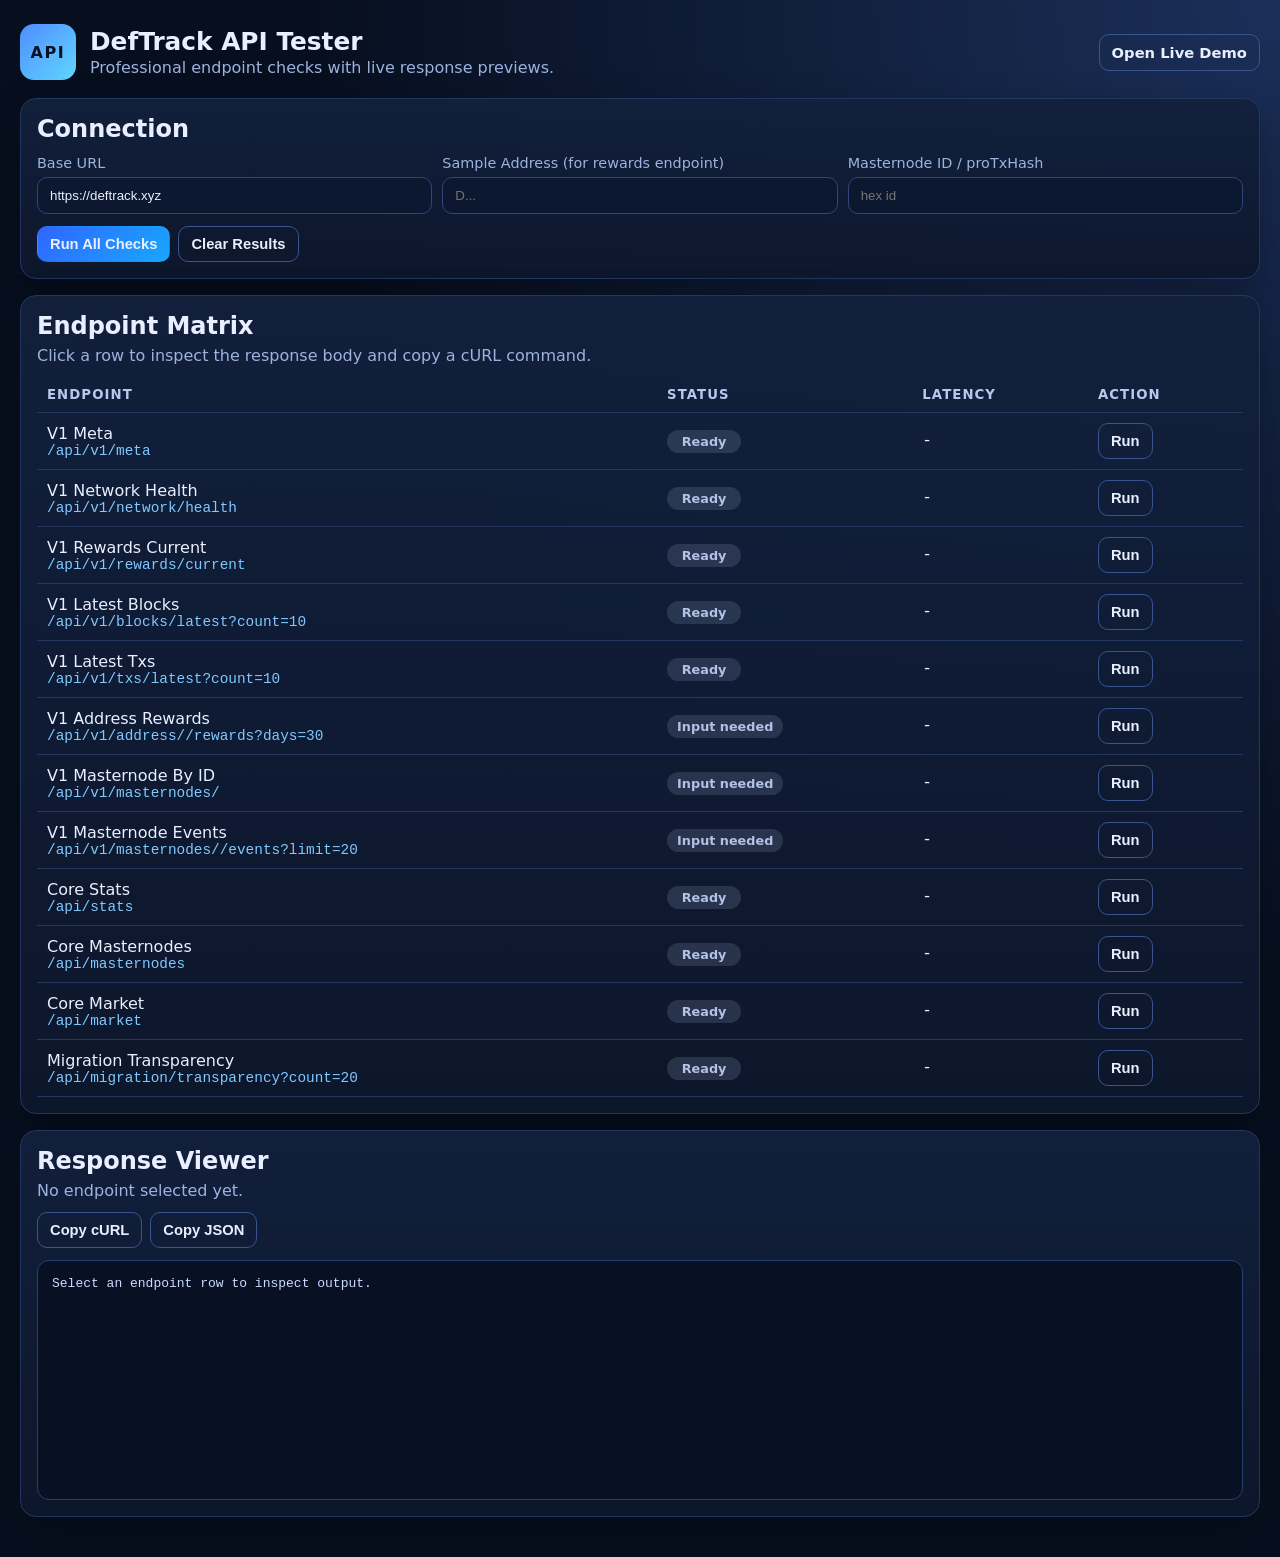
==== commit 2ee97e99: "feat: professional API tester rewrite with auto-discovery and response viewer - Complete UI overhaul" ====
--- a/index.html
+++ b/index.html
@@ -1,61 +1,87 @@
-﻿<!doctype html>
+<!doctype html>
 <html lang="en">
-  <head>
-    <meta charset="utf-8" />
-    <meta name="viewport" content="width=device-width, initial-scale=1" />
-    <title>DefTrack API Toolkit</title>
-    <link rel="stylesheet" href="./styles.css" />
-  </head>
-  <body>
-    <main class="page">
-      <section class="hero card">
+<head>
+  <meta charset="UTF-8" />
+  <meta name="viewport" content="width=device-width, initial-scale=1.0" />
+  <title>DefTrack API Tester</title>
+  <meta
+    name="description"
+    content="Professional static API tester for DefTrack / DeFCoN endpoints with latency, status, response preview, and cURL copy."
+  />
+  <link rel="stylesheet" href="./styles.css" />
+</head>
+<body>
+  <div class="shell">
+    <header class="topbar">
+      <div class="brand">
+        <div class="brand-mark">API</div>
         <div>
-          <h1>DefTrack API Toolkit</h1>
-          <p>
-            Validate public API endpoints and inspect live blockchain output in a clean static UI.
-            This page tests API response health; the Explorer Demo shows formatted data rendering.
-          </p>
+          <h1>DefTrack API Tester</h1>
+          <p>Professional endpoint checks with live response previews.</p>
         </div>
-        <a class="demo-link" href="./explorer.html">Open Explorer Demo</a>
-      </section>
+      </div>
+      <div class="topbar-actions">
+        <a class="ghost-btn" href="./explorer.html">Open Live Demo</a>
+      </div>
+    </header>
 
-      <section class="controls card">
-        <div class="control-group">
-          <label for="baseUrl">API v1 Base URL</label>
-          <input id="baseUrl" type="text" spellcheck="false" />
-          <small class="hint">
-            Example: <code>https://deftrack.xyz/api/v1</code> or <code>http://localhost:3001/api/v1</code>
-          </small>
+    <main class="layout">
+      <section class="card controls">
+        <h2>Connection</h2>
+        <div class="control-grid">
+          <label>
+            Base URL
+            <input id="baseUrlInput" type="text" value="https://deftrack.xyz" />
+          </label>
+          <label>
+            Sample Address (for rewards endpoint)
+            <input id="addressInput" type="text" placeholder="D..." />
+          </label>
+          <label>
+            Masternode ID / proTxHash
+            <input id="mnIdInput" type="text" placeholder="hex id" />
+          </label>
         </div>
-
-        <div class="control-group two-col">
-          <div>
-            <label for="addressInput">Address (for address rewards endpoint)</label>
-            <input id="addressInput" type="text" spellcheck="false" placeholder="Auto-discover or enter manually" />
-          </div>
-          <div>
-            <label for="masternodeInput">Masternode ID (for detail endpoints)</label>
-            <input id="masternodeInput" type="text" spellcheck="false" placeholder="Auto-discover or enter manually" />
-          </div>
-        </div>
-
-        <div class="actions">
-          <button id="runButton" type="button">Run Full API Check</button>
+        <div class="button-row">
+          <button id="runAllBtn" class="primary-btn" type="button">Run All Checks</button>
+          <button id="clearBtn" class="ghost-btn" type="button">Clear Results</button>
         </div>
       </section>
 
-      <section class="status card">
-        <div class="row"><strong>Status:</strong><span id="runStatus">Idle.</span></div>
-        <div class="row"><strong>Currently running:</strong><span id="currentEndpoint">-</span></div>
-        <div class="row"><strong>Passed / Failed / Skipped:</strong><span id="summary">0 / 0 / 0</span></div>
+      <section class="card endpoint-card">
+        <div class="section-head">
+          <h2>Endpoint Matrix</h2>
+          <p>Click a row to inspect the response body and copy a cURL command.</p>
+        </div>
+        <div class="table-wrap">
+          <table class="endpoint-table">
+            <thead>
+              <tr>
+                <th>Endpoint</th>
+                <th>Status</th>
+                <th>Latency</th>
+                <th>Action</th>
+              </tr>
+            </thead>
+            <tbody id="endpointBody"></tbody>
+          </table>
+        </div>
       </section>
 
-      <section class="results">
-        <h2>Endpoint Results</h2>
-        <div id="resultsList" class="results-list"></div>
+      <section class="card response-card">
+        <div class="section-head">
+          <h2>Response Viewer</h2>
+          <p id="responseMeta">No endpoint selected yet.</p>
+        </div>
+        <div class="button-row">
+          <button id="copyCurlBtn" class="ghost-btn" type="button" disabled>Copy cURL</button>
+          <button id="copyJsonBtn" class="ghost-btn" type="button" disabled>Copy JSON</button>
+        </div>
+        <pre id="responseViewer" class="json-viewer">Select an endpoint row to inspect output.</pre>
       </section>
     </main>
+  </div>
 
-    <script src="./app.js"></script>
-  </body>
+  <script src="./app.js" defer></script>
+</body>
 </html>
--- a/styles.css
+++ b/styles.css
@@ -1,82 +1,262 @@
 ﻿:root {
-  --bg: #0a1020;
-  --surface: #121f3d;
-  --surface-2: #17284d;
-  --border: #24385f;
-  --text: #e8f0ff;
-  --muted: #9fb2d8;
-  --ok: #28d98b;
-  --bad: #ff6b6b;
-  --warn: #ffc857;
-  --accent: #7f5af0;
-  --accent-2: #2cb3ff;
-}
-* { box-sizing: border-box; }
+  --bg: #070f1f;
+  --panel: #101a31;
+  --panel-2: #12203d;
+  --line: #223760;
+  --text: #e9efff;
+  --muted: #9db2df;
+  --ok: #24d38a;
+  --warn: #ffb74d;
+  --err: #ff5f73;
+  --accent: #4f8dff;
+  --accent-2: #61d7ff;
+}
+
+* {
+  box-sizing: border-box;
+}
+
+html,
 body {
   margin: 0;
-  min-height: 100vh;
-  background: radial-gradient(circle at 10% 10%, rgba(127, 90, 240, 0.22), transparent 35%), radial-gradient(circle at 90% 0%, rgba(44, 179, 255, 0.16), transparent 32%), var(--bg);
+  padding: 0;
+  background: radial-gradient(circle at top right, #1b2f59 0, #070f1f 48%);
   color: var(--text);
-  font: 15px/1.55 "Segoe UI", "Inter", system-ui, sans-serif;
-}
-.page { width: min(1160px, 100% - 32px); margin: 24px auto 48px; }
+  font-family: "Segoe UI", Inter, system-ui, -apple-system, sans-serif;
+}
+
+.shell {
+  max-width: 1320px;
+  margin: 0 auto;
+  padding: 24px 20px 40px;
+}
+
+.topbar {
+  display: flex;
+  justify-content: space-between;
+  align-items: center;
+  gap: 16px;
+  margin-bottom: 18px;
+}
+
+.brand {
+  display: flex;
+  align-items: center;
+  gap: 14px;
+}
+
+.brand-mark {
+  min-width: 56px;
+  height: 56px;
+  border-radius: 14px;
+  display: grid;
+  place-items: center;
+  font-weight: 700;
+  letter-spacing: 0.1em;
+  background: linear-gradient(135deg, var(--accent) 0, var(--accent-2) 100%);
+  color: #061121;
+}
+
+.brand h1 {
+  margin: 0;
+  font-size: 1.55rem;
+}
+
+.brand p {
+  margin: 2px 0 0;
+  color: var(--muted);
+}
+
+.layout {
+  display: grid;
+  gap: 16px;
+}
+
 .card {
-  background: linear-gradient(180deg, rgba(18, 31, 61, 0.96), rgba(14, 25, 48, 0.96));
-  border: 1px solid var(--border);
-  border-radius: 14px;
-  box-shadow: 0 18px 40px rgba(0, 0, 0, 0.28);
-}
-.hero { margin-bottom: 16px; padding: 20px; display: flex; gap: 16px; justify-content: space-between; align-items: center; }
-.hero h1 { margin: 0; font-size: clamp(1.45rem, 2.2vw, 2rem); }
-.hero p { margin: 8px 0 0; max-width: 780px; color: var(--muted); }
-.demo-link {
-  color: #fff; text-decoration: none; white-space: nowrap; border: 1px solid rgba(255, 255, 255, 0.2);
-  border-radius: 10px; padding: 10px 14px; background: linear-gradient(125deg, var(--accent), var(--accent-2)); font-weight: 700;
-}
-.controls { padding: 16px; margin-bottom: 14px; }
-.control-group { display: grid; gap: 6px; margin-bottom: 12px; }
-.control-group.two-col { grid-template-columns: repeat(2, minmax(0, 1fr)); gap: 12px; }
-label { font-weight: 700; font-size: 0.9rem; }
+  border: 1px solid var(--line);
+  border-radius: 16px;
+  background: linear-gradient(180deg, rgba(18, 32, 61, 0.95), rgba(13, 23, 44, 0.95));
+  padding: 16px;
+  box-shadow: 0 16px 40px rgba(0, 0, 0, 0.3);
+}
+
+.controls h2,
+.section-head h2 {
+  margin: 0 0 6px;
+}
+
+.section-head p {
+  margin: 0;
+  color: var(--muted);
+}
+
+.control-grid {
+  margin-top: 12px;
+  display: grid;
+  gap: 10px;
+  grid-template-columns: repeat(3, minmax(0, 1fr));
+}
+
+label {
+  display: grid;
+  gap: 6px;
+  color: var(--muted);
+  font-size: 0.9rem;
+}
+
 input {
-  width: 100%; border: 1px solid var(--border); border-radius: 10px; padding: 11px 12px;
-  background: rgba(8, 14, 30, 0.7); color: var(--text); font: 0.9rem "Consolas", "SFMono-Regular", monospace;
-}
-input:focus { outline: 2px solid rgba(127, 90, 240, 0.35); border-color: rgba(127, 90, 240, 0.7); }
-.hint { color: var(--muted); font-size: 0.8rem; }
-.actions { margin-top: 4px; }
-button {
-  border: 0; border-radius: 10px; padding: 11px 16px; font-weight: 700; color: #fff;
-  background: linear-gradient(120deg, var(--accent), var(--accent-2)); cursor: pointer;
-}
-button:disabled { opacity: 0.6; cursor: not-allowed; }
-.status { padding: 14px 16px; margin-bottom: 16px; display: grid; gap: 7px; }
-.row { display: flex; gap: 8px; flex-wrap: wrap; }
-.results h2 { margin: 0 0 10px; font-size: 1.1rem; }
-.results-list { display: grid; gap: 10px; }
-.result-card { border: 1px solid var(--border); border-radius: 12px; overflow: hidden; background: var(--surface-2); }
-.result-head {
-  display: flex; gap: 9px; align-items: center; flex-wrap: wrap;
-  padding: 10px 12px; border-bottom: 1px solid var(--border);
-}
-.endpoint-number {
-  min-width: 38px; height: 24px; display: inline-flex; align-items: center; justify-content: center;
-  border-radius: 999px; background: rgba(127, 90, 240, 0.25); color: #d6cbff; font-size: 0.8rem; font-weight: 700;
-}
-.endpoint-path { font: 0.84rem "Consolas", "SFMono-Regular", monospace; color: #d9e7ff; word-break: break-all; }
-.badge { margin-left: auto; border-radius: 999px; padding: 4px 10px; font-size: 0.76rem; font-weight: 700; }
-.badge.pending { background: #2d3f66; color: #c5d7ff; }
-.badge.running { background: rgba(255, 200, 87, 0.2); color: var(--warn); }
-.badge.ok { background: rgba(40, 217, 139, 0.2); color: var(--ok); }
-.badge.bad { background: rgba(255, 107, 107, 0.2); color: var(--bad); }
-.result-meta { padding: 8px 12px 0; font-size: 0.8rem; color: var(--muted); }
-.response-box { margin: 8px 12px 12px; border-radius: 8px; border: 1px solid var(--border); background: rgba(7, 13, 28, 0.88); }
-.response-box pre { margin: 0; padding: 10px; overflow-x: auto; font: 0.78rem/1.45 "Consolas", "SFMono-Regular", monospace; color: #cde2ff; }
-@media (max-width: 900px) {
-  .hero { flex-direction: column; align-items: flex-start; }
-  .control-group.two-col { grid-template-columns: 1fr; }
-}
-@media (max-width: 640px) {
-  .page { width: min(1160px, 100% - 20px); }
-  .result-head { flex-direction: column; align-items: flex-start; }
-  .badge { margin-left: 0; }
-}
+  border: 1px solid #2f4678;
+  border-radius: 10px;
+  padding: 10px 12px;
+  background: #0c1730;
+  color: var(--text);
+  outline: none;
+}
+
+input:focus {
+  border-color: #5f95ff;
+  box-shadow: 0 0 0 3px rgba(79, 141, 255, 0.24);
+}
+
+.button-row {
+  display: flex;
+  flex-wrap: wrap;
+  gap: 8px;
+  margin-top: 12px;
+}
+
+button,
+.ghost-btn,
+.primary-btn {
+  border: 1px solid #38558f;
+  border-radius: 10px;
+  color: var(--text);
+  background: transparent;
+  padding: 9px 12px;
+  font-weight: 600;
+  font-size: 0.92rem;
+  cursor: pointer;
+  text-decoration: none;
+  display: inline-flex;
+  align-items: center;
+  justify-content: center;
+  gap: 6px;
+}
+
+.primary-btn {
+  background: linear-gradient(135deg, #3066ff, #18a7ff);
+  border-color: transparent;
+}
+
+.ghost-btn:hover,
+button:hover {
+  border-color: #79a4ff;
+}
+
+.primary-btn:hover {
+  filter: brightness(1.06);
+}
+
+.table-wrap {
+  overflow-x: auto;
+  margin-top: 12px;
+}
+
+.endpoint-table {
+  width: 100%;
+  border-collapse: collapse;
+  min-width: 760px;
+}
+
+.endpoint-table th,
+.endpoint-table td {
+  border-bottom: 1px solid #24385f;
+  padding: 10px;
+  text-align: left;
+  vertical-align: middle;
+}
+
+.endpoint-table th {
+  color: #b7c8ef;
+  font-size: 0.83rem;
+  text-transform: uppercase;
+  letter-spacing: 0.08em;
+}
+
+.endpoint-row {
+  cursor: pointer;
+}
+
+.endpoint-row.active {
+  background: rgba(56, 104, 197, 0.22);
+}
+
+.path {
+  font-family: "Consolas", "Menlo", monospace;
+  color: #7fc9ff;
+  font-size: 0.9rem;
+}
+
+.status-pill {
+  display: inline-flex;
+  align-items: center;
+  justify-content: center;
+  border-radius: 999px;
+  padding: 4px 10px;
+  font-weight: 700;
+  font-size: 0.8rem;
+  min-width: 74px;
+}
+
+.status-idle {
+  background: rgba(160, 172, 204, 0.18);
+  color: #b2c1e6;
+}
+
+.status-ok {
+  background: rgba(36, 211, 138, 0.2);
+  color: var(--ok);
+}
+
+.status-warn {
+  background: rgba(255, 183, 77, 0.2);
+  color: var(--warn);
+}
+
+.status-err {
+  background: rgba(255, 95, 115, 0.18);
+  color: var(--err);
+}
+
+.mono {
+  font-family: "Consolas", "Menlo", monospace;
+}
+
+.json-viewer {
+  margin: 12px 0 0;
+  background: #081124;
+  border: 1px solid #263f70;
+  border-radius: 12px;
+  padding: 14px;
+  color: #cbdbff;
+  min-height: 240px;
+  max-height: 560px;
+  overflow: auto;
+  line-height: 1.4;
+}
+
+@media (max-width: 1020px) {
+  .control-grid {
+    grid-template-columns: 1fr;
+  }
+
+  .topbar {
+    flex-direction: column;
+    align-items: stretch;
+  }
+
+  .topbar-actions {
+    display: flex;
+    justify-content: flex-start;
+  }
+}
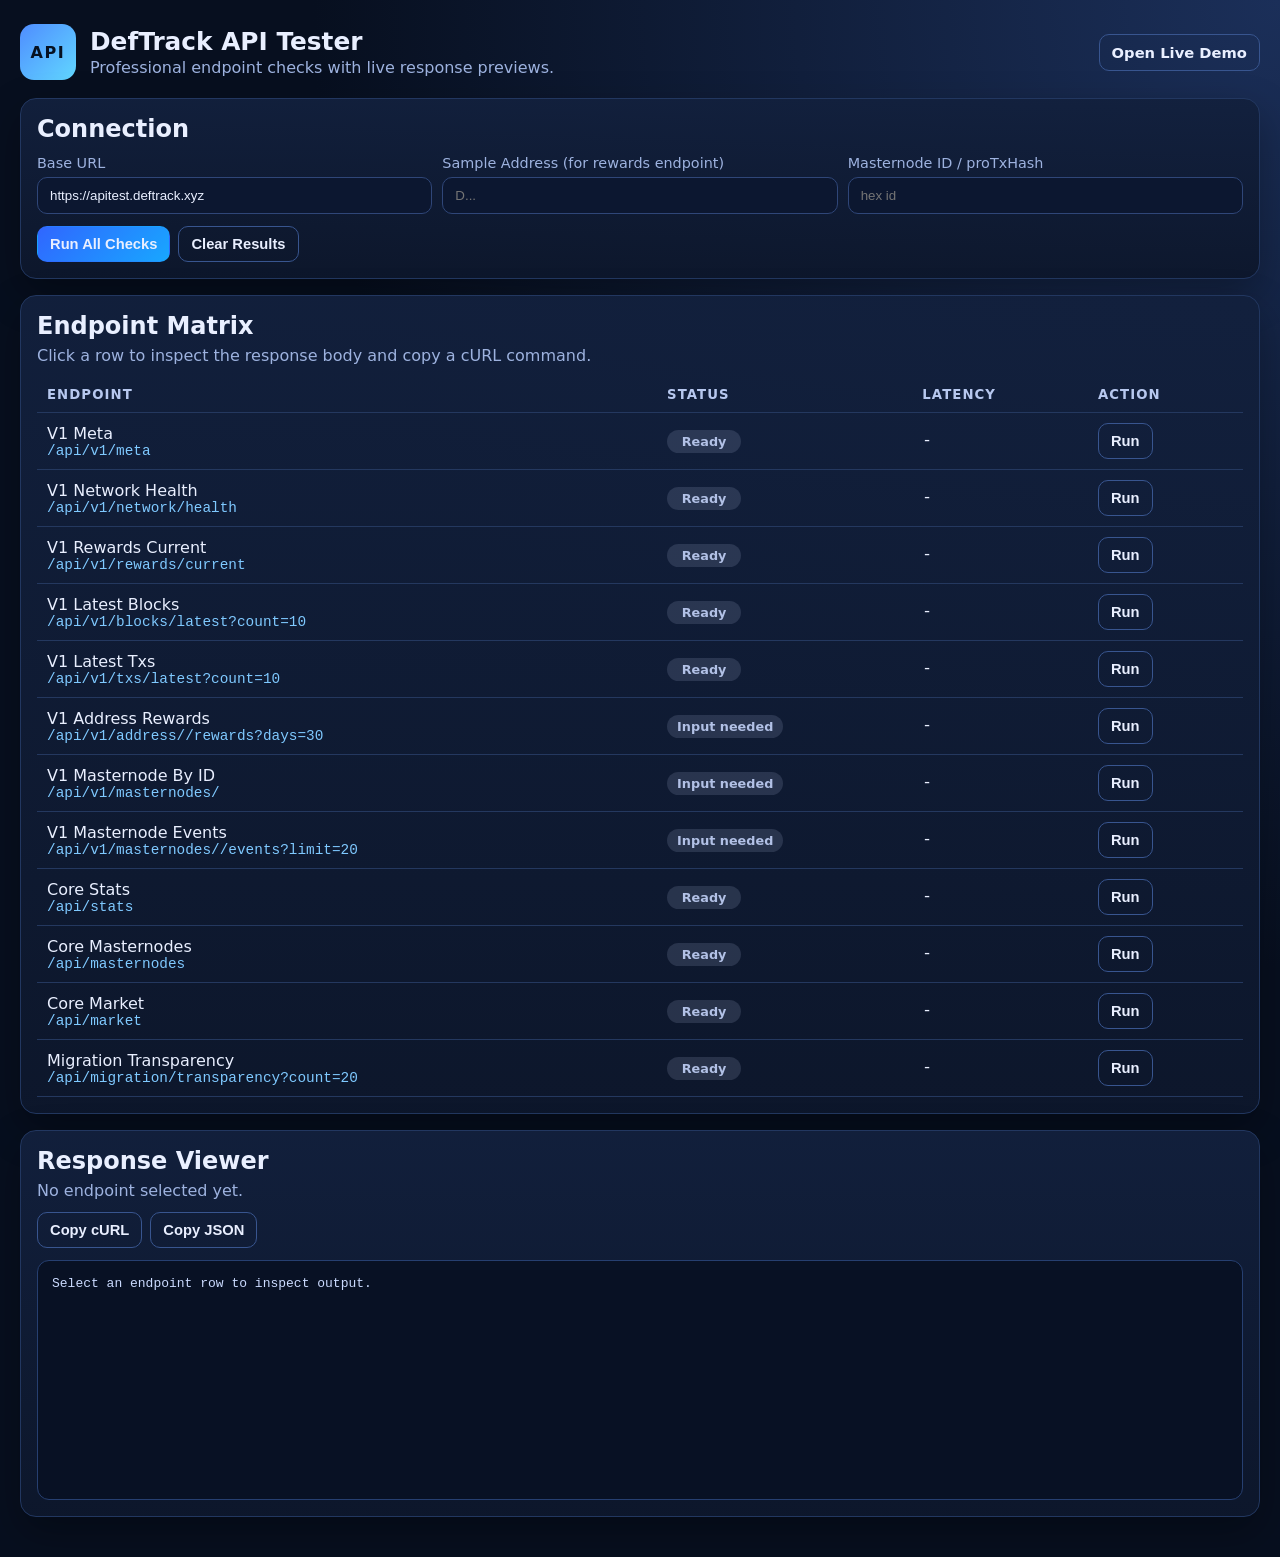
==== commit 898ef6ee: "fix: use apitest.deftrack.xyz as default base URL for proxy routing CORS fix - requests now go to th" ====
--- a/index.html
+++ b/index.html
@@ -31,7 +31,7 @@
         <div class="control-grid">
           <label>
             Base URL
-            <input id="baseUrlInput" type="text" value="https://deftrack.xyz" />
+            <input id="baseUrlInput" type="text" value="https://apitest.deftrack.xyz" />
           </label>
           <label>
             Sample Address (for rewards endpoint)
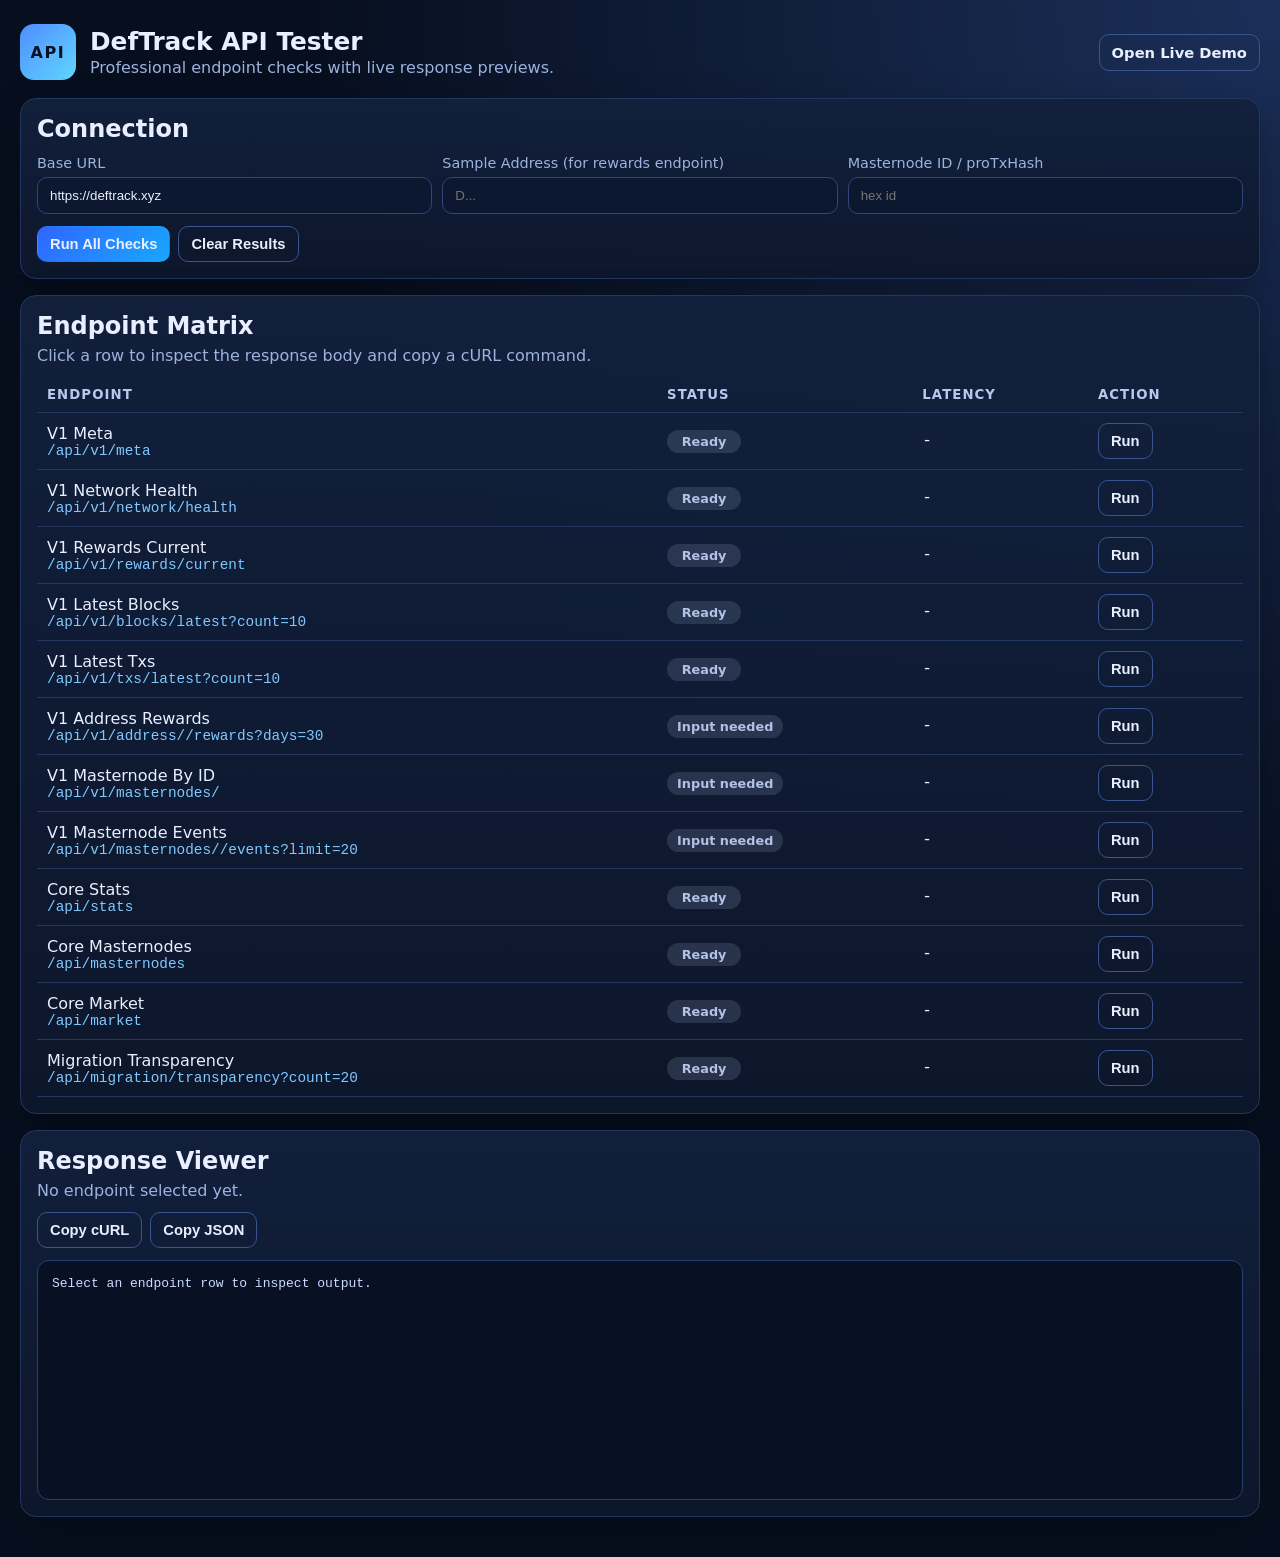
==== commit 2a0f6f55: "fix: app.js multi-backend fallback and strict JSON validation - Auto-discovery tries deftrack.xyz th" ====
--- a/index.html
+++ b/index.html
@@ -31,7 +31,7 @@
         <div class="control-grid">
           <label>
             Base URL
-            <input id="baseUrlInput" type="text" value="https://apitest.deftrack.xyz" />
+            <input id="baseUrlInput" type="text" value="https://deftrack.xyz" />
           </label>
           <label>
             Sample Address (for rewards endpoint)
@@ -82,6 +82,6 @@
     </main>
   </div>
 
-  <script src="./app.js" defer></script>
+  <script src="./app.js?v=20260416-2" defer></script>
 </body>
 </html>
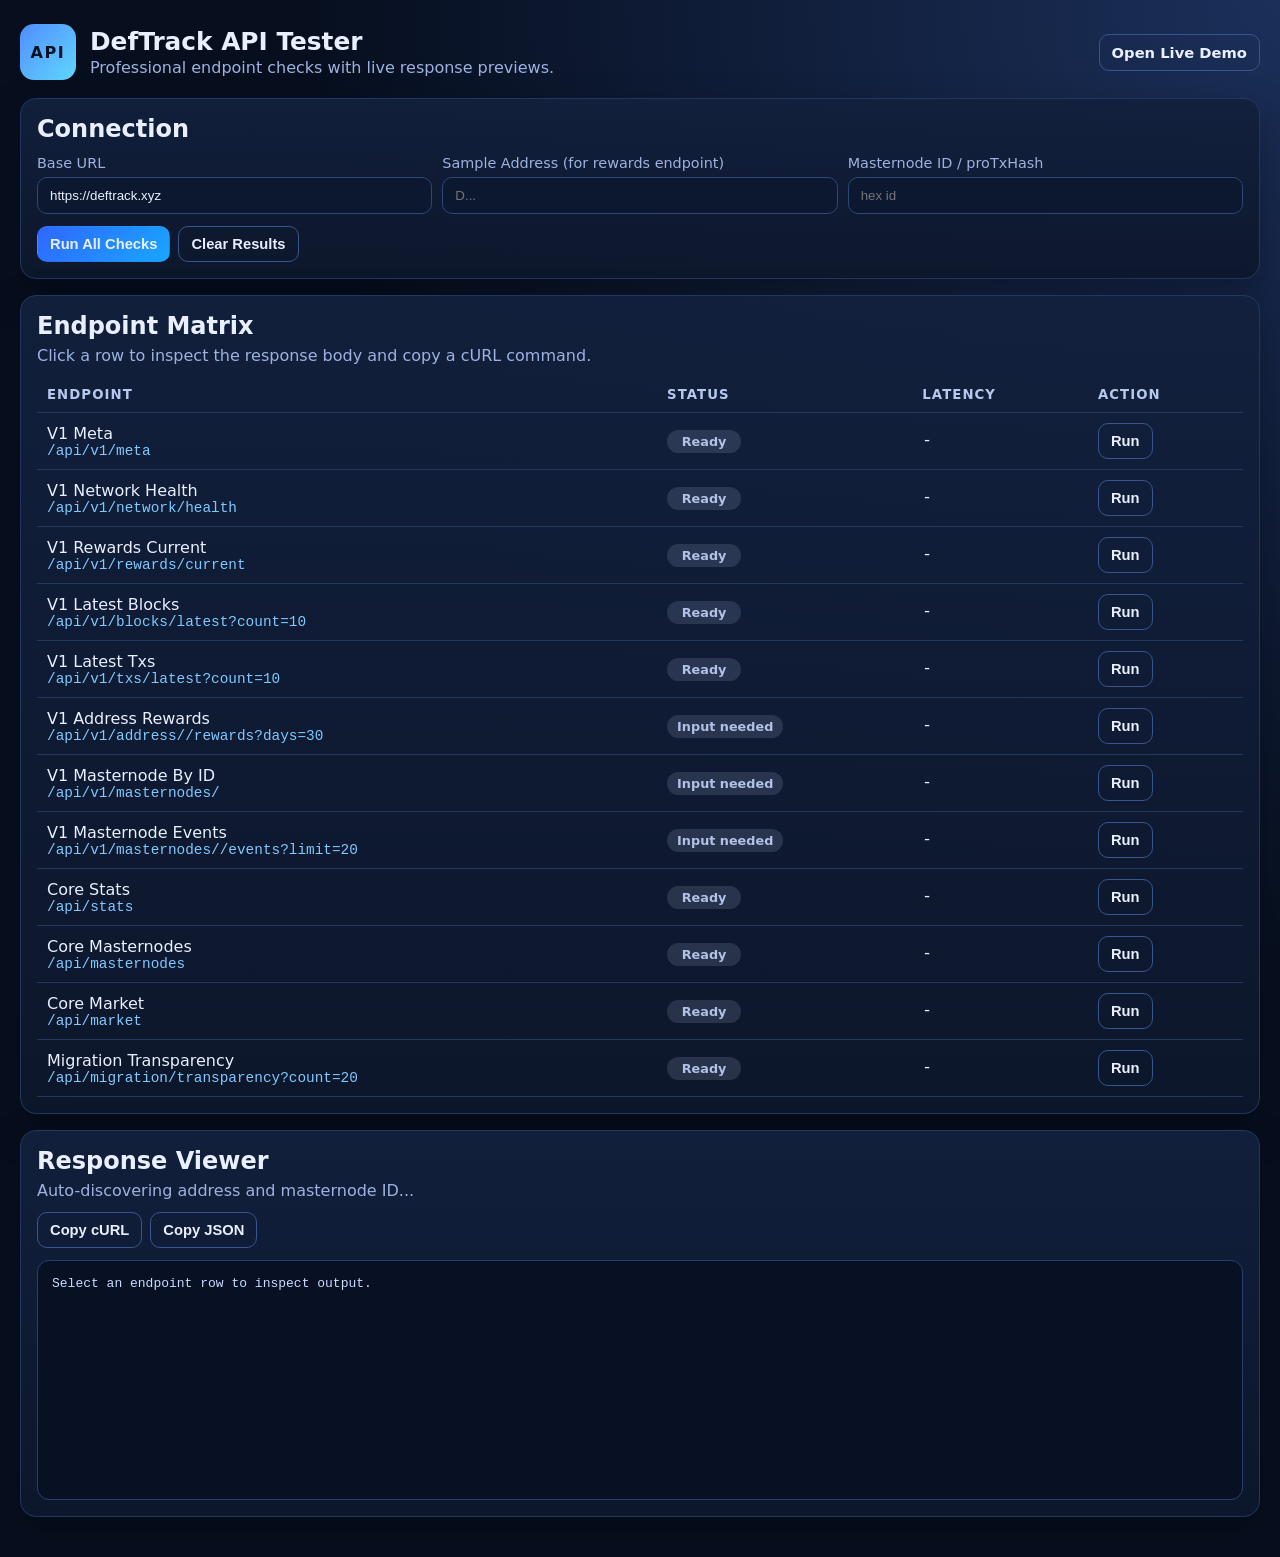
==== commit b5618bd7: "feat: auto-discovery on startup, updated README, cache-bust v3 - app.js: run address+mnId auto-disco" ====
--- a/index.html
+++ b/index.html
@@ -82,6 +82,6 @@
     </main>
   </div>
 
-  <script src="./app.js?v=20260416-2" defer></script>
+  <script src="./app.js?v=20260416-3" defer></script>
 </body>
 </html>
